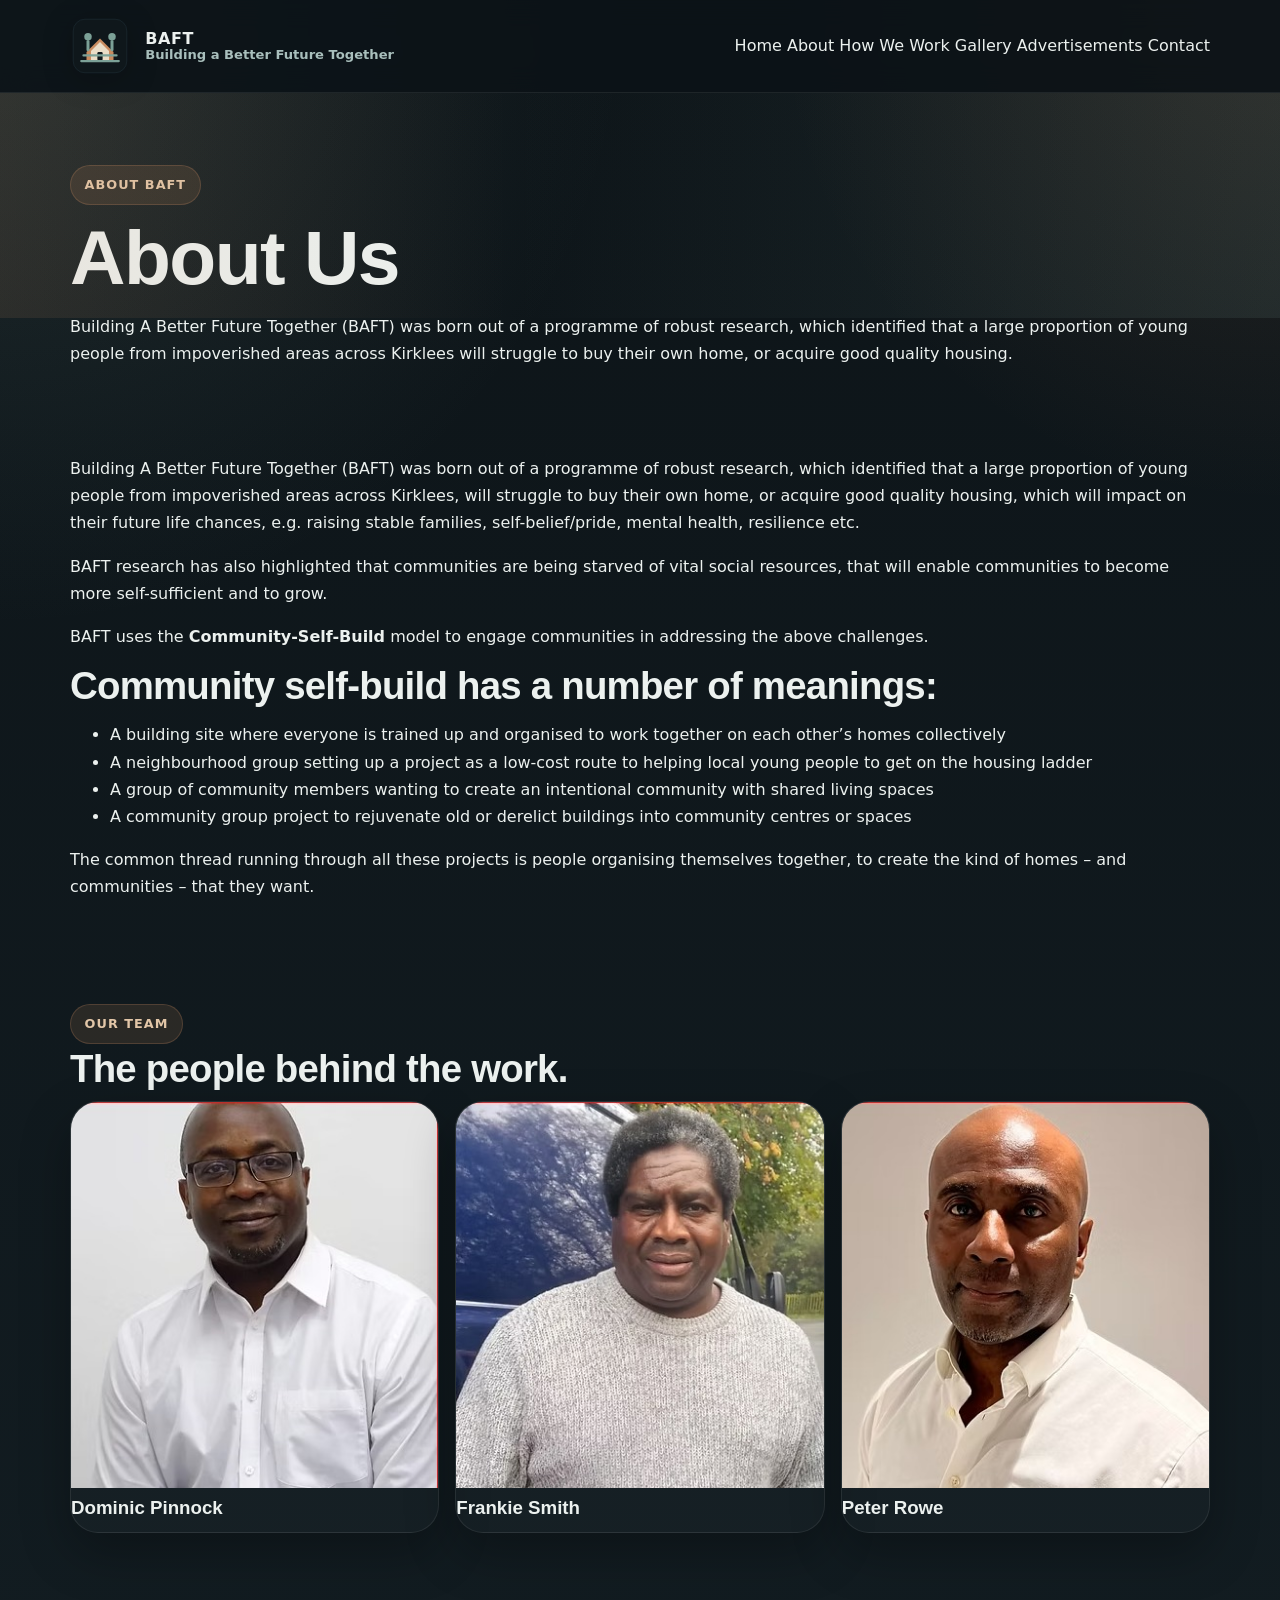
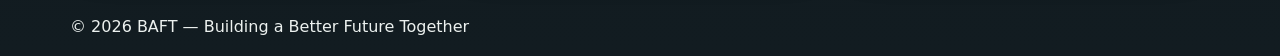
==== about.html @ 89dc8b18 "Resolve about page merge conflict" ====
<!DOCTYPE html>
<html lang="en">
<head>
  <meta charset="UTF-8" />
  <meta name="viewport" content="width=device-width, initial-scale=1.0" />
  <title>About | BAFT</title>
  <link rel="stylesheet" href="assets/css/styles.css" />
</head>
<body>
  <header class="topbar">
    <div class="container nav">
      <a href="index.html" class="brand" aria-label="BAFT Home">
        <img src="assets/img/baft-logo.svg" alt="BAFT logo" />
        <div class="brand-text">
          <span>BAFT</span>
          <span>Building a Better Future Together</span>
        </div>
      </a>

      <button class="menu-btn" aria-expanded="false" aria-label="Open menu">☰</button>

      <nav class="site-nav">
        <a href="index.html">Home</a>
        <a href="about.html" class="active">About</a>
        <a href="how-we-work.html">How We Work</a>
        <a href="gallery.html">Gallery</a>
        <a href="adverts.html">Advertisements</a>
        <a href="contact.html">Contact</a>
      </nav>
    </div>
  </header>

  <main>
    <section class="page-hero page-hero-small">
      <div class="container">
        <span class="eyebrow">About BAFT</span>
        <h1>About Us</h1>
        <p>
          Building A Better Future Together (BAFT) was born out of a programme of robust research,
          which identified that a large proportion of young people from impoverished areas across
          Kirklees will struggle to buy their own home, or acquire good quality housing.
        </p>
      </div>
    </section>

    <section class="section">
      <div class="container narrow fade-in">
        <p>
          Building A Better Future Together (BAFT) was born out of a programme of robust research,
          which identified that a large proportion of young people from impoverished areas across
          Kirklees, will struggle to buy their own home, or acquire good quality housing, which will
          impact on their future life chances, e.g. raising stable families, self-belief/pride,
          mental health, resilience etc.
        </p>

        <p>
          BAFT research has also highlighted that communities are being starved of vital social
          resources, that will enable communities to become more self-sufficient and to grow.
        </p>

        <p>
          BAFT uses the <strong>Community-Self-Build</strong> model to engage communities in
          addressing the above challenges.
        </p>

        <div class="info-card fade-up">
          <h2>Community self-build has a number of meanings:</h2>
          <ul class="styled-list">
            <li>A building site where everyone is trained up and organised to work together on each other’s homes collectively</li>
            <li>A neighbourhood group setting up a project as a low-cost route to helping local young people to get on the housing ladder</li>
            <li>A group of community members wanting to create an intentional community with shared living spaces</li>
            <li>A community group project to rejuvenate old or derelict buildings into community centres or spaces</li>
          </ul>
        </div>

        <p class="closing-text">
          The common thread running through all these projects is people organising themselves together,
          to create the kind of homes – and communities – that they want.
        </p>
      </div>
    </section>

    <section class="section">
      <div class="container">
        <span class="eyebrow">Our Team</span>
        <h2>The people behind the work.</h2>

        <div class="team-grid">
          <article class="team-card fade-up">
            <img src="assets/img/team/dominic.jpg" alt="Dominic Pinnock" />
            <div class="team-copy">
              <h3>Dominic Pinnock</h3>
            </div>
          </article>

          <article class="team-card fade-up">
            <img src="assets/img/team/frankie.jpg" alt="Frankie Smith" />
            <div class="team-copy">
              <h3>Frankie Smith</h3>
            </div>
          </article>

          <article class="team-card fade-up">
            <img src="assets/img/team/peter.jpg" alt="Peter Rowe" />
            <div class="team-copy">
              <h3>Peter Rowe</h3>
            </div>
          </article>
        </div>
      </div>
    </section>
  </main>

  <footer class="site-footer">
    <div class="container">
      <p>&copy; 2026 BAFT — Building a Better Future Together</p>
    </div>
  </footer>

  <script src="assets/js/main.js"></script>
</body>
</html>
---- assets/css/styles.css ----
:root{
  --bg:#0d1418;
  --bg-2:#121c21;
  --surface:#17242a;
  --surface-2:#1d2d34;
  --panel:#f4efe7;
  --panel-2:#e8dcc9;
  --text:#ecf1ef;
  --text-dark:#112027;
  --muted:#a9bfbc;
  --muted-dark:#53656b;
  --line:rgba(255,255,255,.08);
  --brand:#c98b5f;
  --brand-2:#7ca197;
  --brand-3:#e2c6a8;
  --shadow:0 20px 50px rgba(0,0,0,.28);
  --radius:28px;
}
*{box-sizing:border-box}
html{scroll-behavior:smooth}
body{
  margin:0;
  font-family:Inter,system-ui,sans-serif;
  color:var(--text);
  background:
    radial-gradient(circle at top left, rgba(124,161,151,.16), transparent 30%),
    radial-gradient(circle at top right, rgba(201,139,95,.14), transparent 24%),
    linear-gradient(180deg,var(--bg) 0%, var(--bg-2) 100%);
  line-height:1.7;
}
a{color:inherit;text-decoration:none}
img{max-width:100%;display:block}
.container{width:min(1140px,calc(100% - 2rem));margin:auto}

.topbar{
  position:sticky;top:0;z-index:50;
  background:rgba(12,19,23,.88);
  backdrop-filter:blur(14px);
  border-bottom:1px solid var(--line)
}
.nav{display:flex;align-items:center;justify-content:space-between;gap:1rem;padding:1rem 0}
.brand{display:flex;align-items:center;gap:.95rem;min-width:0}
.brand img{width:60px;height:60px;filter:drop-shadow(0 6px 15px rgba(0,0,0,.2))}
.brand-text{display:flex;flex-direction:column;line-height:1.08}
.brand-text span:first-child{font-weight:800;letter-spacing:.04em}
.brand-text span:last-child{font-size:.82rem;color:var(--muted);font-weight:600}
.nav-links{display:flex;gap:.35rem;align-items:center}
.nav-links a{padding:.8rem 1rem;border-radius:999px;font-weight:600;color:var(--muted);transition:.2s ease}
.nav-links a:hover,.nav-links a.active{background:rgba(201,139,95,.18);color:#fff}
.menu-btn{display:none;border:1px solid var(--line);background:rgba(255,255,255,.04);color:var(--text);border-radius:18px;padding:.8rem .95rem;font-size:1rem}

.hero,.page-hero{padding:4.5rem 0 2rem;position:relative}
.hero::before,.page-hero::before{
  content:"";position:absolute;inset:0 0 auto 0;height:70%;pointer-events:none;
  background:linear-gradient(90deg, rgba(201,139,95,.12), transparent 40%, rgba(124,161,151,.12));
}
.hero-grid,.split,.page-hero-grid{display:grid;grid-template-columns:1.08fr .92fr;gap:2rem;align-items:center}
.eyebrow{display:inline-flex;align-items:center;padding:.5rem .85rem;border-radius:999px;background:rgba(201,139,95,.14);border:1px solid rgba(201,139,95,.24);color:var(--brand-3);font-size:.8rem;font-weight:800;text-transform:uppercase;letter-spacing:.08em}
.hero h1,.page-hero h1,h2{font-family:'Space Grotesk',Inter,sans-serif;line-height:1.02;letter-spacing:-.02em}
.hero h1,.page-hero h1{font-size:clamp(2.8rem,6vw,5.2rem);margin:.85rem 0 1rem;max-width:12ch}
h2{font-size:clamp(2rem,3vw,3rem);margin:.3rem 0 0.8rem}
.lead{font-size:1.06rem;color:var(--muted);max-width:64ch}
.actions{display:flex;gap:1rem;flex-wrap:wrap;margin-top:1.7rem}
.btn{display:inline-flex;align-items:center;justify-content:center;padding:1rem 1.35rem;border-radius:999px;font-weight:800;letter-spacing:.01em;border:1px solid transparent;transition:.22s ease;cursor:pointer}
.btn:hover{transform:translateY(-2px)}
.btn.primary{background:linear-gradient(135deg,var(--brand),#e0af88);color:#111;box-shadow:0 14px 30px rgba(201,139,95,.24)}
.btn.secondary{background:rgba(255,255,255,.03);border-color:rgba(255,255,255,.12);color:#fff}
.btn.secondary:hover{border-color:rgba(255,255,255,.25);background:rgba(255,255,255,.06)}

.hero-card,.image-card,.stat-card,.card,.contact-card,.feature-card,.gallery-note,.notice,.timeline-item,.ad-feature-card,.ad-promo-card,.team-card{background:linear-gradient(180deg, rgba(255,255,255,.04), rgba(255,255,255,.02));border:1px solid var(--line);box-shadow:var(--shadow);border-radius:var(--radius)}
.hero-card,.image-card,.banner{position:relative;overflow:hidden}
.hero-card::after,.image-card::after,.banner::after{
  content:"";position:absolute;inset:auto auto -20% -10%;width:150px;height:150px;border-radius:50%;background:radial-gradient(circle, rgba(201,139,95,.35), transparent 65%);pointer-events:none
}
.hero-card{padding:1rem}
.hero-card img,.image-card img{border-radius:22px;aspect-ratio:4/4.7;object-fit:cover}
.banner img{border-radius:30px;aspect-ratio:4/3.2;object-fit:cover;box-shadow:var(--shadow)}
.mini-stats,.stat-band,.grid-3,.grid-2,.team-grid,.contact-grid,.ad-feature-grid{display:grid;gap:1rem}
.mini-stats{grid-template-columns:repeat(3,1fr);margin-top:1rem}
.mini-stats div,.stat-card{padding:1rem;background:rgba(255,255,255,.04);border:1px solid var(--line);border-radius:22px}
.mini-stats strong,.stat-card strong{display:block;font-size:1.15rem;font-family:'Space Grotesk',Inter,sans-serif;color:#fff}
.stat-band{grid-template-columns:repeat(4,1fr);margin-top:1.7rem}
.grid-3,.team-grid{grid-template-columns:repeat(3,1fr)}
.grid-2,.contact-grid,.ad-feature-grid{grid-template-columns:repeat(2,1fr)}
.section{padding:1.5rem 0 4rem}
.section-head{display:flex;justify-content:space-between;align-items:end;gap:1rem;margin-bottom:1.3rem}
.card,.feature-card,.gallery-note,.contact-card{padding:1.4rem}
.card h3,.feature-card h3,.team-card h3,.contact-card h3,.timeline-item h3,.ad-feature-card h3,.ad-promo-card h3{margin:.25rem 0 .55rem;font-family:'Space Grotesk',Inter,sans-serif}
.kicker{font-size:.78rem;text-transform:uppercase;letter-spacing:.08em;color:var(--brand-3);font-weight:800}
.muted,.small{color:var(--muted)}
.small{font-size:.94rem}
.feature-strip{display:grid;grid-template-columns:1fr 1fr;gap:1rem;margin-top:1.25rem}
.feature-card{display:flex;gap:1rem;align-items:flex-start}
.feature-icon{width:50px;height:50px;border-radius:16px;background:rgba(201,139,95,.18);display:grid;place-items:center;font-weight:800;color:var(--brand-3);flex:0 0 auto}
.quote,.notice{padding:1.2rem 1.25rem;background:rgba(255,255,255,.04);border-left:4px solid var(--brand);margin-top:1rem}
.team-card{overflow:hidden}.team-card img{aspect-ratio:4/4.2;object-fit:cover}.team-card .body{padding:1rem 1.15rem 1.25rem}
.timeline{display:grid;gap:1rem}
.timeline-item{display:grid;grid-template-columns:auto 1fr;gap:1rem;align-items:flex-start;padding:1.2rem}
.timeline-step{width:56px;height:56px;border-radius:18px;display:grid;place-items:center;background:linear-gradient(135deg,var(--brand),#e0af88);color:#111;font-weight:900;font-family:'Space Grotesk',Inter,sans-serif}
.gallery-grid{columns:3 260px;column-gap:1rem}
.gallery-grid figure{break-inside:avoid;margin:0 0 1rem;border-radius:24px;overflow:hidden;border:1px solid var(--line);background:rgba(255,255,255,.03);box-shadow:var(--shadow)}
.gallery-grid img{width:100%;height:auto;transition:transform .35s ease}.gallery-grid figure:hover img{transform:scale(1.03)}
.contact-form{display:grid;gap:.8rem}.contact-form input,.contact-form textarea{width:100%;padding:1rem 1.05rem;border-radius:18px;border:1px solid rgba(255,255,255,.12);background:rgba(10,16,19,.55);color:#fff}.contact-form textarea{min-height:160px;resize:vertical}
.contact-form ::placeholder{color:#91a4a2}

.ad-feature-grid{margin-top:1.25rem}
.ad-feature-card{display:grid;grid-template-columns:1fr;overflow:hidden;padding:0}
.ad-brand{
  min-height:250px;display:flex;align-items:center;justify-content:center;padding:2rem;
  background:linear-gradient(135deg, rgba(255,255,255,.05), rgba(255,255,255,.02));
  border-bottom:1px solid var(--line)
}
.ad-feature-body{padding:1.35rem}
.logo-lockup{display:flex;align-items:center;justify-content:center;width:100%}
.logo-lockup svg{width:min(320px,100%);height:auto}
.ad-actions{display:flex;gap:.8rem;flex-wrap:wrap;margin-top:1.2rem}
.page-intro{max-width:760px}
.partner-note{margin-top:1rem;color:var(--muted);font-size:.95rem}

.footer{padding:1.6rem 0 2.4rem;border-top:1px solid var(--line);background:rgba(8,13,16,.45);margin-top:2.5rem}
.footer-grid{display:flex;justify-content:space-between;gap:1rem;align-items:center}
.footer strong{font-family:'Space Grotesk',Inter,sans-serif}

@media (max-width:900px){
  .hero-grid,.split,.page-hero-grid,.grid-3,.grid-2,.team-grid,.contact-grid,.ad-feature-grid,.stat-band,.feature-strip{grid-template-columns:1fr}
  .hero h1,.page-hero h1{max-width:none}
  .nav-links{display:none;position:absolute;left:1rem;right:1rem;top:86px;background:rgba(16,25,29,.98);padding:1rem;border:1px solid var(--line);border-radius:24px;box-shadow:var(--shadow);flex-direction:column;align-items:stretch}
  .nav-links.show{display:flex}
  .menu-btn{display:inline-flex}
  .footer-grid{flex-direction:column;align-items:flex-start}
}
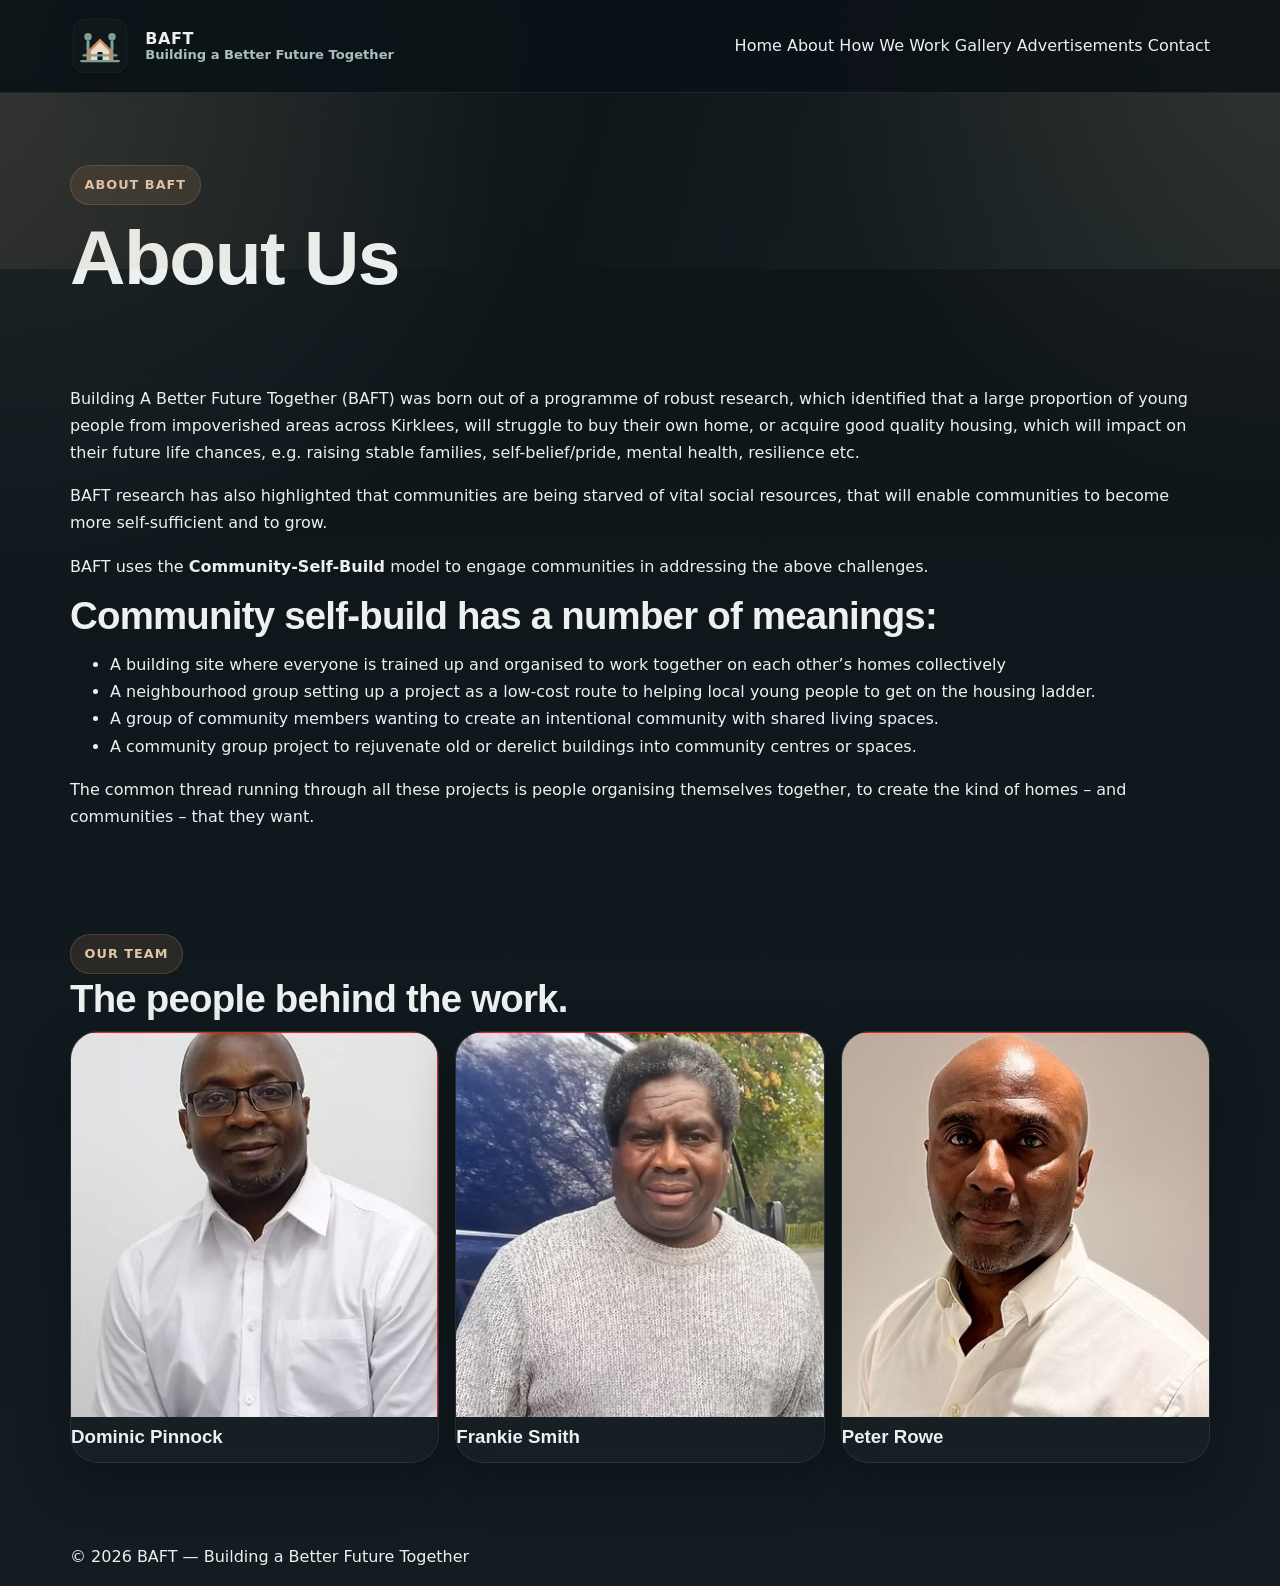
==== commit 87bbd598: "Update About page with final BAFT text" ====
--- a/about.html
+++ b/about.html
@@ -35,47 +35,41 @@
       <div class="container">
         <span class="eyebrow">About BAFT</span>
         <h1>About Us</h1>
-        <p>
-          Building A Better Future Together (BAFT) was born out of a programme of robust research,
-          which identified that a large proportion of young people from impoverished areas across
-          Kirklees will struggle to buy their own home, or acquire good quality housing.
-        </p>
       </div>
     </section>
 
     <section class="section">
       <div class="container narrow fade-in">
         <p>
-          Building A Better Future Together (BAFT) was born out of a programme of robust research,
-          which identified that a large proportion of young people from impoverished areas across
-          Kirklees, will struggle to buy their own home, or acquire good quality housing, which will
-          impact on their future life chances, e.g. raising stable families, self-belief/pride,
-          mental health, resilience etc.
+          Building A Better Future Together (BAFT) was born out of a programme of robust research, which
+          identified that a large proportion of young people from impoverished areas across Kirklees, will
+          struggle to buy their own home, or acquire good quality housing, which will impact on their future
+          life chances, e.g. raising stable families, self-belief/pride, mental health, resilience etc.
         </p>
 
         <p>
-          BAFT research has also highlighted that communities are being starved of vital social
-          resources, that will enable communities to become more self-sufficient and to grow.
+          BAFT research has also highlighted that communities are being starved of vital social resources, that
+          will enable communities to become more self-sufficient and to grow.
         </p>
 
         <p>
-          BAFT uses the <strong>Community-Self-Build</strong> model to engage communities in
-          addressing the above challenges.
+          BAFT uses the <strong>Community-Self-Build</strong> model to engage communities in addressing the above
+          challenges.
         </p>
 
         <div class="info-card fade-up">
           <h2>Community self-build has a number of meanings:</h2>
           <ul class="styled-list">
             <li>A building site where everyone is trained up and organised to work together on each other’s homes collectively</li>
-            <li>A neighbourhood group setting up a project as a low-cost route to helping local young people to get on the housing ladder</li>
-            <li>A group of community members wanting to create an intentional community with shared living spaces</li>
-            <li>A community group project to rejuvenate old or derelict buildings into community centres or spaces</li>
+            <li>A neighbourhood group setting up a project as a low-cost route to helping local young people to get on the housing ladder.</li>
+            <li>A group of community members wanting to create an intentional community with shared living spaces.</li>
+            <li>A community group project to rejuvenate old or derelict buildings into community centres or spaces.</li>
           </ul>
         </div>
 
         <p class="closing-text">
-          The common thread running through all these projects is people organising themselves together,
-          to create the kind of homes – and communities – that they want.
+          The common thread running through all these projects is people organising themselves together, to
+          create the kind of homes – and communities – that they want.
         </p>
       </div>
     </section>
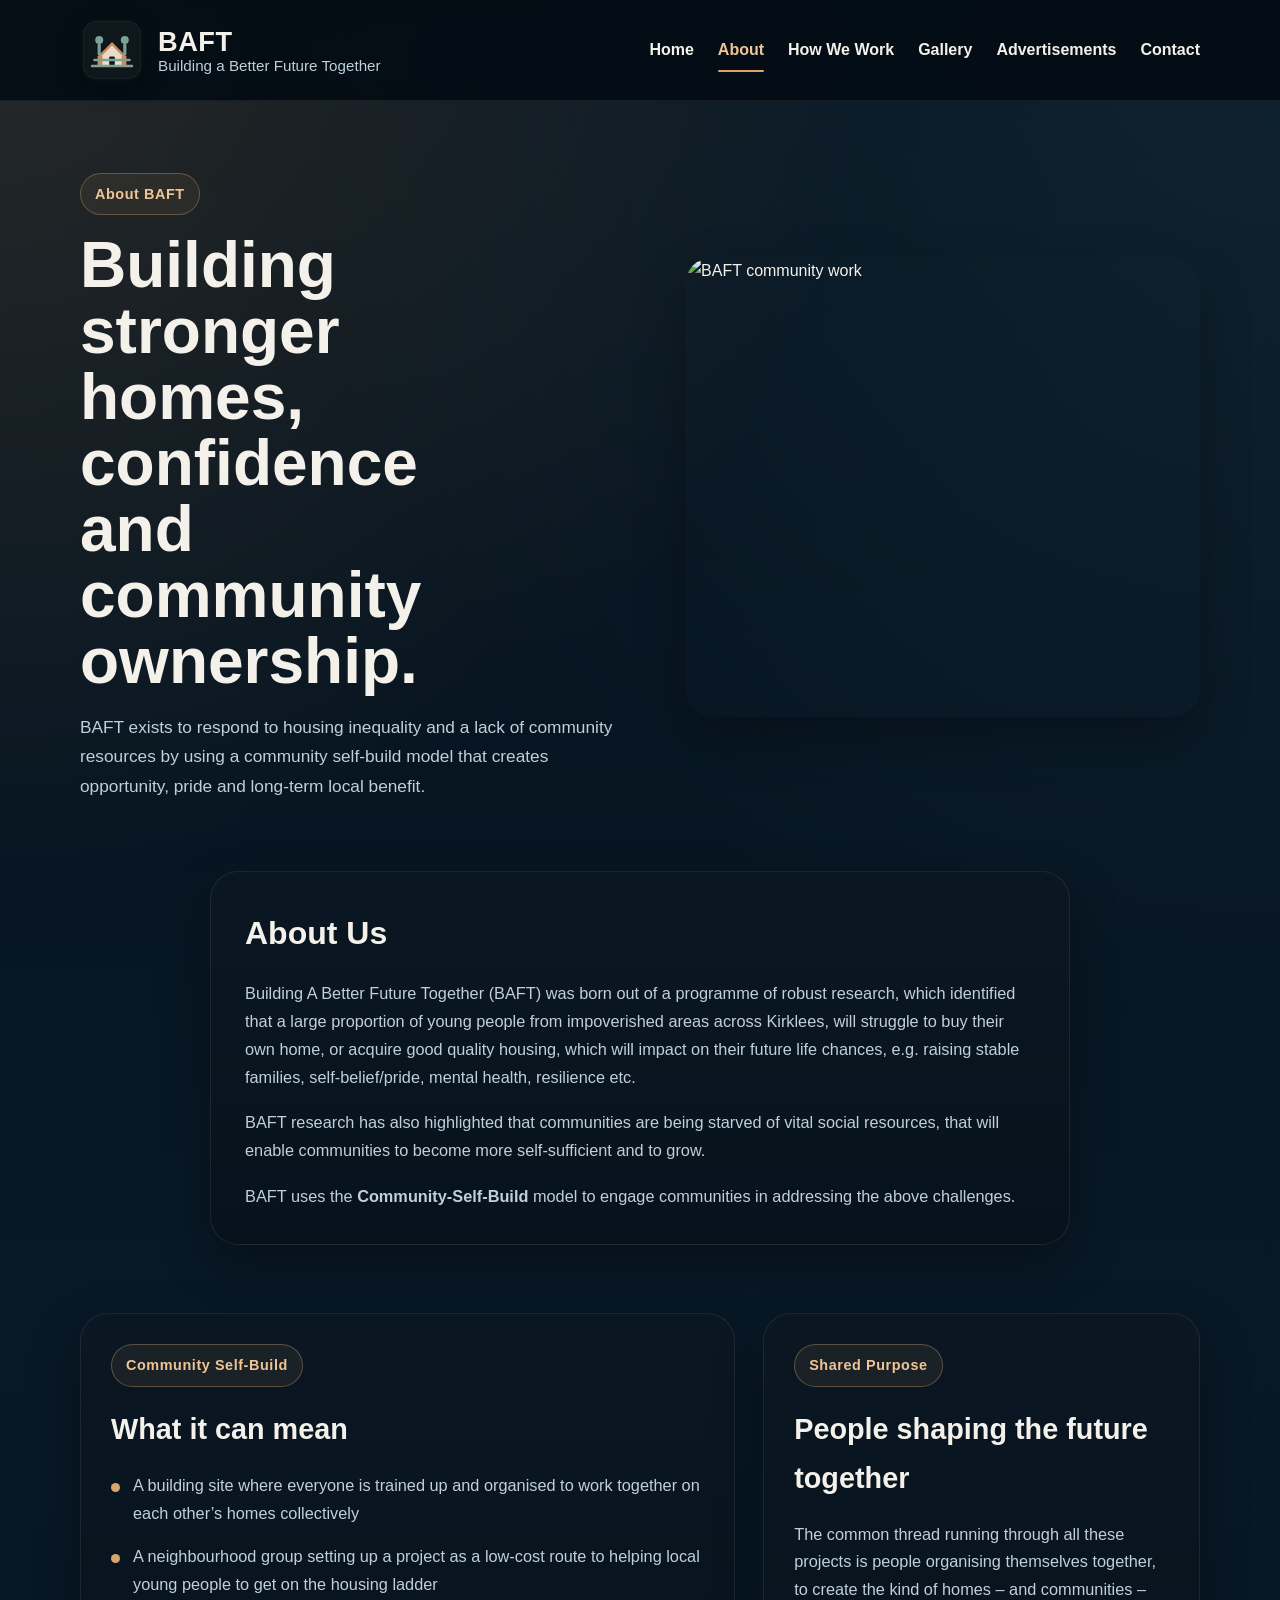
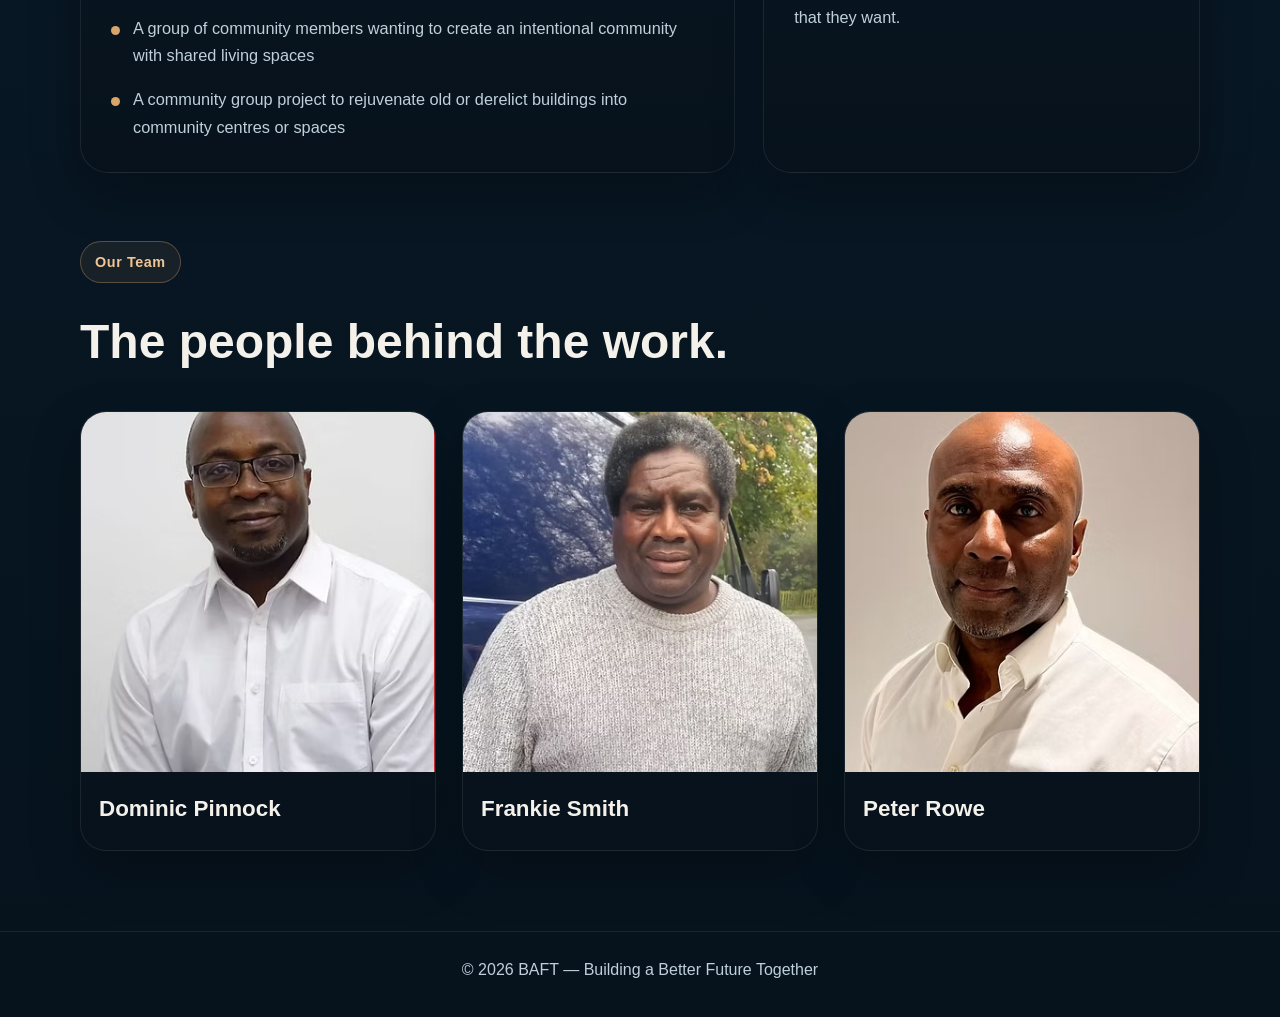
==== commit f8967638: "Improve about page design and fix menu" ====
--- a/about.html
+++ b/about.html
@@ -7,17 +7,17 @@
   <link rel="stylesheet" href="assets/css/styles.css" />
 </head>
 <body>
-  <header class="topbar">
-    <div class="container nav">
-      <a href="index.html" class="brand" aria-label="BAFT Home">
-        <img src="assets/img/baft-logo.svg" alt="BAFT logo" />
-        <div class="brand-text">
-          <span>BAFT</span>
+  <header class="site-header">
+    <div class="container nav-wrap">
+      <a href="index.html" class="brand">
+        <img src="assets/img/baft-logo.svg" alt="BAFT logo" class="brand-logo" />
+        <div class="brand-copy">
+          <strong>BAFT</strong>
           <span>Building a Better Future Together</span>
         </div>
       </a>
 
-      <button class="menu-btn" aria-expanded="false" aria-label="Open menu">☰</button>
+      <button class="menu-toggle" aria-label="Open menu">☰</button>
 
       <nav class="site-nav">
         <a href="index.html">Home</a>
@@ -31,53 +31,77 @@
   </header>
 
   <main>
-    <section class="page-hero page-hero-small">
-      <div class="container">
-        <span class="eyebrow">About BAFT</span>
-        <h1>About Us</h1>
+    <section class="about-hero">
+      <div class="container about-hero-grid">
+        <div class="about-hero-copy fade-up">
+          <span class="eyebrow">About BAFT</span>
+          <h1>Building stronger homes, confidence and community ownership.</h1>
+          <p>
+            BAFT exists to respond to housing inequality and a lack of community resources by using a
+            community self-build model that creates opportunity, pride and long-term local benefit.
+          </p>
+        </div>
+
+        <div class="about-hero-image fade-in">
+          <img src="assets/img/gallery/gallery-1.jpg" alt="BAFT community work" />
+        </div>
       </div>
     </section>
 
     <section class="section">
       <div class="container narrow fade-in">
-        <p>
-          Building A Better Future Together (BAFT) was born out of a programme of robust research, which
-          identified that a large proportion of young people from impoverished areas across Kirklees, will
-          struggle to buy their own home, or acquire good quality housing, which will impact on their future
-          life chances, e.g. raising stable families, self-belief/pride, mental health, resilience etc.
-        </p>
+        <div class="content-card">
+          <h2>About Us</h2>
 
-        <p>
-          BAFT research has also highlighted that communities are being starved of vital social resources, that
-          will enable communities to become more self-sufficient and to grow.
-        </p>
+          <p>
+            Building A Better Future Together (BAFT) was born out of a programme of robust research,
+            which identified that a large proportion of young people from impoverished areas across
+            Kirklees, will struggle to buy their own home, or acquire good quality housing, which will
+            impact on their future life chances, e.g. raising stable families, self-belief/pride,
+            mental health, resilience etc.
+          </p>
 
-        <p>
-          BAFT uses the <strong>Community-Self-Build</strong> model to engage communities in addressing the above
-          challenges.
-        </p>
+          <p>
+            BAFT research has also highlighted that communities are being starved of vital social
+            resources, that will enable communities to become more self-sufficient and to grow.
+          </p>
 
-        <div class="info-card fade-up">
-          <h2>Community self-build has a number of meanings:</h2>
-          <ul class="styled-list">
-            <li>A building site where everyone is trained up and organised to work together on each other’s homes collectively</li>
-            <li>A neighbourhood group setting up a project as a low-cost route to helping local young people to get on the housing ladder.</li>
-            <li>A group of community members wanting to create an intentional community with shared living spaces.</li>
-            <li>A community group project to rejuvenate old or derelict buildings into community centres or spaces.</li>
-          </ul>
+          <p>
+            BAFT uses the <strong>Community-Self-Build</strong> model to engage communities in
+            addressing the above challenges.
+          </p>
         </div>
-
-        <p class="closing-text">
-          The common thread running through all these projects is people organising themselves together, to
-          create the kind of homes – and communities – that they want.
-        </p>
       </div>
     </section>
 
     <section class="section">
+      <div class="container two-col">
+        <div class="info-panel fade-up">
+          <span class="panel-label">Community Self-Build</span>
+          <h3>What it can mean</h3>
+          <ul class="styled-list">
+            <li>A building site where everyone is trained up and organised to work together on each other’s homes collectively</li>
+            <li>A neighbourhood group setting up a project as a low-cost route to helping local young people to get on the housing ladder</li>
+            <li>A group of community members wanting to create an intentional community with shared living spaces</li>
+            <li>A community group project to rejuvenate old or derelict buildings into community centres or spaces</li>
+          </ul>
+        </div>
+
+        <div class="info-panel fade-up">
+          <span class="panel-label">Shared Purpose</span>
+          <h3>People shaping the future together</h3>
+          <p>
+            The common thread running through all these projects is people organising themselves together,
+            to create the kind of homes – and communities – that they want.
+          </p>
+        </div>
+      </div>
+    </section>
+
+    <section class="section team-section">
       <div class="container">
         <span class="eyebrow">Our Team</span>
-        <h2>The people behind the work.</h2>
+        <h2 class="section-title">The people behind the work.</h2>
 
         <div class="team-grid">
           <article class="team-card fade-up">
--- a/assets/css/styles.css
+++ b/assets/css/styles.css
@@ -1,131 +1,377 @@
-:root{
-  --bg:#0d1418;
-  --bg-2:#121c21;
-  --surface:#17242a;
-  --surface-2:#1d2d34;
-  --panel:#f4efe7;
-  --panel-2:#e8dcc9;
-  --text:#ecf1ef;
-  --text-dark:#112027;
-  --muted:#a9bfbc;
-  --muted-dark:#53656b;
-  --line:rgba(255,255,255,.08);
-  --brand:#c98b5f;
-  --brand-2:#7ca197;
-  --brand-3:#e2c6a8;
-  --shadow:0 20px 50px rgba(0,0,0,.28);
-  --radius:28px;
-}
-*{box-sizing:border-box}
-html{scroll-behavior:smooth}
-body{
-  margin:0;
-  font-family:Inter,system-ui,sans-serif;
-  color:var(--text);
+* {
+  margin: 0;
+  padding: 0;
+  box-sizing: border-box;
+}
+
+:root {
+  --bg: #07131d;
+  --bg-soft: #0d1d2a;
+  --panel: rgba(11, 24, 35, 0.88);
+  --panel-border: rgba(255, 255, 255, 0.08);
+  --text: #f4f1ea;
+  --muted: #bfd0db;
+  --accent: #d9a56a;
+  --accent-soft: #f0c596;
+  --shadow: 0 20px 50px rgba(0, 0, 0, 0.28);
+}
+
+html {
+  scroll-behavior: smooth;
+}
+
+body {
+  font-family: Inter, Arial, sans-serif;
   background:
-    radial-gradient(circle at top left, rgba(124,161,151,.16), transparent 30%),
-    radial-gradient(circle at top right, rgba(201,139,95,.14), transparent 24%),
-    linear-gradient(180deg,var(--bg) 0%, var(--bg-2) 100%);
-  line-height:1.7;
-}
-a{color:inherit;text-decoration:none}
-img{max-width:100%;display:block}
-.container{width:min(1140px,calc(100% - 2rem));margin:auto}
-
-.topbar{
-  position:sticky;top:0;z-index:50;
-  background:rgba(12,19,23,.88);
-  backdrop-filter:blur(14px);
-  border-bottom:1px solid var(--line)
-}
-.nav{display:flex;align-items:center;justify-content:space-between;gap:1rem;padding:1rem 0}
-.brand{display:flex;align-items:center;gap:.95rem;min-width:0}
-.brand img{width:60px;height:60px;filter:drop-shadow(0 6px 15px rgba(0,0,0,.2))}
-.brand-text{display:flex;flex-direction:column;line-height:1.08}
-.brand-text span:first-child{font-weight:800;letter-spacing:.04em}
-.brand-text span:last-child{font-size:.82rem;color:var(--muted);font-weight:600}
-.nav-links{display:flex;gap:.35rem;align-items:center}
-.nav-links a{padding:.8rem 1rem;border-radius:999px;font-weight:600;color:var(--muted);transition:.2s ease}
-.nav-links a:hover,.nav-links a.active{background:rgba(201,139,95,.18);color:#fff}
-.menu-btn{display:none;border:1px solid var(--line);background:rgba(255,255,255,.04);color:var(--text);border-radius:18px;padding:.8rem .95rem;font-size:1rem}
-
-.hero,.page-hero{padding:4.5rem 0 2rem;position:relative}
-.hero::before,.page-hero::before{
-  content:"";position:absolute;inset:0 0 auto 0;height:70%;pointer-events:none;
-  background:linear-gradient(90deg, rgba(201,139,95,.12), transparent 40%, rgba(124,161,151,.12));
-}
-.hero-grid,.split,.page-hero-grid{display:grid;grid-template-columns:1.08fr .92fr;gap:2rem;align-items:center}
-.eyebrow{display:inline-flex;align-items:center;padding:.5rem .85rem;border-radius:999px;background:rgba(201,139,95,.14);border:1px solid rgba(201,139,95,.24);color:var(--brand-3);font-size:.8rem;font-weight:800;text-transform:uppercase;letter-spacing:.08em}
-.hero h1,.page-hero h1,h2{font-family:'Space Grotesk',Inter,sans-serif;line-height:1.02;letter-spacing:-.02em}
-.hero h1,.page-hero h1{font-size:clamp(2.8rem,6vw,5.2rem);margin:.85rem 0 1rem;max-width:12ch}
-h2{font-size:clamp(2rem,3vw,3rem);margin:.3rem 0 0.8rem}
-.lead{font-size:1.06rem;color:var(--muted);max-width:64ch}
-.actions{display:flex;gap:1rem;flex-wrap:wrap;margin-top:1.7rem}
-.btn{display:inline-flex;align-items:center;justify-content:center;padding:1rem 1.35rem;border-radius:999px;font-weight:800;letter-spacing:.01em;border:1px solid transparent;transition:.22s ease;cursor:pointer}
-.btn:hover{transform:translateY(-2px)}
-.btn.primary{background:linear-gradient(135deg,var(--brand),#e0af88);color:#111;box-shadow:0 14px 30px rgba(201,139,95,.24)}
-.btn.secondary{background:rgba(255,255,255,.03);border-color:rgba(255,255,255,.12);color:#fff}
-.btn.secondary:hover{border-color:rgba(255,255,255,.25);background:rgba(255,255,255,.06)}
-
-.hero-card,.image-card,.stat-card,.card,.contact-card,.feature-card,.gallery-note,.notice,.timeline-item,.ad-feature-card,.ad-promo-card,.team-card{background:linear-gradient(180deg, rgba(255,255,255,.04), rgba(255,255,255,.02));border:1px solid var(--line);box-shadow:var(--shadow);border-radius:var(--radius)}
-.hero-card,.image-card,.banner{position:relative;overflow:hidden}
-.hero-card::after,.image-card::after,.banner::after{
-  content:"";position:absolute;inset:auto auto -20% -10%;width:150px;height:150px;border-radius:50%;background:radial-gradient(circle, rgba(201,139,95,.35), transparent 65%);pointer-events:none
-}
-.hero-card{padding:1rem}
-.hero-card img,.image-card img{border-radius:22px;aspect-ratio:4/4.7;object-fit:cover}
-.banner img{border-radius:30px;aspect-ratio:4/3.2;object-fit:cover;box-shadow:var(--shadow)}
-.mini-stats,.stat-band,.grid-3,.grid-2,.team-grid,.contact-grid,.ad-feature-grid{display:grid;gap:1rem}
-.mini-stats{grid-template-columns:repeat(3,1fr);margin-top:1rem}
-.mini-stats div,.stat-card{padding:1rem;background:rgba(255,255,255,.04);border:1px solid var(--line);border-radius:22px}
-.mini-stats strong,.stat-card strong{display:block;font-size:1.15rem;font-family:'Space Grotesk',Inter,sans-serif;color:#fff}
-.stat-band{grid-template-columns:repeat(4,1fr);margin-top:1.7rem}
-.grid-3,.team-grid{grid-template-columns:repeat(3,1fr)}
-.grid-2,.contact-grid,.ad-feature-grid{grid-template-columns:repeat(2,1fr)}
-.section{padding:1.5rem 0 4rem}
-.section-head{display:flex;justify-content:space-between;align-items:end;gap:1rem;margin-bottom:1.3rem}
-.card,.feature-card,.gallery-note,.contact-card{padding:1.4rem}
-.card h3,.feature-card h3,.team-card h3,.contact-card h3,.timeline-item h3,.ad-feature-card h3,.ad-promo-card h3{margin:.25rem 0 .55rem;font-family:'Space Grotesk',Inter,sans-serif}
-.kicker{font-size:.78rem;text-transform:uppercase;letter-spacing:.08em;color:var(--brand-3);font-weight:800}
-.muted,.small{color:var(--muted)}
-.small{font-size:.94rem}
-.feature-strip{display:grid;grid-template-columns:1fr 1fr;gap:1rem;margin-top:1.25rem}
-.feature-card{display:flex;gap:1rem;align-items:flex-start}
-.feature-icon{width:50px;height:50px;border-radius:16px;background:rgba(201,139,95,.18);display:grid;place-items:center;font-weight:800;color:var(--brand-3);flex:0 0 auto}
-.quote,.notice{padding:1.2rem 1.25rem;background:rgba(255,255,255,.04);border-left:4px solid var(--brand);margin-top:1rem}
-.team-card{overflow:hidden}.team-card img{aspect-ratio:4/4.2;object-fit:cover}.team-card .body{padding:1rem 1.15rem 1.25rem}
-.timeline{display:grid;gap:1rem}
-.timeline-item{display:grid;grid-template-columns:auto 1fr;gap:1rem;align-items:flex-start;padding:1.2rem}
-.timeline-step{width:56px;height:56px;border-radius:18px;display:grid;place-items:center;background:linear-gradient(135deg,var(--brand),#e0af88);color:#111;font-weight:900;font-family:'Space Grotesk',Inter,sans-serif}
-.gallery-grid{columns:3 260px;column-gap:1rem}
-.gallery-grid figure{break-inside:avoid;margin:0 0 1rem;border-radius:24px;overflow:hidden;border:1px solid var(--line);background:rgba(255,255,255,.03);box-shadow:var(--shadow)}
-.gallery-grid img{width:100%;height:auto;transition:transform .35s ease}.gallery-grid figure:hover img{transform:scale(1.03)}
-.contact-form{display:grid;gap:.8rem}.contact-form input,.contact-form textarea{width:100%;padding:1rem 1.05rem;border-radius:18px;border:1px solid rgba(255,255,255,.12);background:rgba(10,16,19,.55);color:#fff}.contact-form textarea{min-height:160px;resize:vertical}
-.contact-form ::placeholder{color:#91a4a2}
-
-.ad-feature-grid{margin-top:1.25rem}
-.ad-feature-card{display:grid;grid-template-columns:1fr;overflow:hidden;padding:0}
-.ad-brand{
-  min-height:250px;display:flex;align-items:center;justify-content:center;padding:2rem;
-  background:linear-gradient(135deg, rgba(255,255,255,.05), rgba(255,255,255,.02));
-  border-bottom:1px solid var(--line)
-}
-.ad-feature-body{padding:1.35rem}
-.logo-lockup{display:flex;align-items:center;justify-content:center;width:100%}
-.logo-lockup svg{width:min(320px,100%);height:auto}
-.ad-actions{display:flex;gap:.8rem;flex-wrap:wrap;margin-top:1.2rem}
-.page-intro{max-width:760px}
-.partner-note{margin-top:1rem;color:var(--muted);font-size:.95rem}
-
-.footer{padding:1.6rem 0 2.4rem;border-top:1px solid var(--line);background:rgba(8,13,16,.45);margin-top:2.5rem}
-.footer-grid{display:flex;justify-content:space-between;gap:1rem;align-items:center}
-.footer strong{font-family:'Space Grotesk',Inter,sans-serif}
-
-@media (max-width:900px){
-  .hero-grid,.split,.page-hero-grid,.grid-3,.grid-2,.team-grid,.contact-grid,.ad-feature-grid,.stat-band,.feature-strip{grid-template-columns:1fr}
-  .hero h1,.page-hero h1{max-width:none}
-  .nav-links{display:none;position:absolute;left:1rem;right:1rem;top:86px;background:rgba(16,25,29,.98);padding:1rem;border:1px solid var(--line);border-radius:24px;box-shadow:var(--shadow);flex-direction:column;align-items:stretch}
-  .nav-links.show{display:flex}
-  .menu-btn{display:inline-flex}
-  .footer-grid{flex-direction:column;align-items:flex-start}
-}
+    radial-gradient(circle at top left, rgba(217,165,106,0.16), transparent 30%),
+    radial-gradient(circle at top right, rgba(66,117,144,0.18), transparent 35%),
+    linear-gradient(180deg, #05111b 0%, #081826 50%, #06131d 100%);
+  color: var(--text);
+  line-height: 1.7;
+}
+
+img {
+  max-width: 100%;
+  display: block;
+}
+
+.container {
+  width: min(1120px, 92%);
+  margin: 0 auto;
+}
+
+.narrow {
+  width: min(860px, 100%);
+}
+
+.site-header {
+  position: sticky;
+  top: 0;
+  z-index: 50;
+  background: rgba(4, 13, 20, 0.92);
+  backdrop-filter: blur(10px);
+  border-bottom: 1px solid rgba(255,255,255,0.07);
+}
+
+.nav-wrap {
+  display: flex;
+  align-items: center;
+  justify-content: space-between;
+  gap: 24px;
+  padding: 18px 0;
+}
+
+.brand {
+  display: flex;
+  align-items: center;
+  gap: 14px;
+  text-decoration: none;
+  color: var(--text);
+  min-width: 0;
+}
+
+.brand-logo {
+  width: 64px;
+  height: 64px;
+  object-fit: contain;
+  border-radius: 18px;
+  box-shadow: 0 8px 24px rgba(0,0,0,0.18);
+}
+
+.brand-copy {
+  display: flex;
+  flex-direction: column;
+  line-height: 1.15;
+}
+
+.brand-copy strong {
+  font-size: 1.7rem;
+  letter-spacing: 0.02em;
+}
+
+.brand-copy span:last-child {
+  font-size: 0.95rem;
+  color: var(--muted);
+}
+
+.site-nav {
+  display: flex;
+  align-items: center;
+  gap: 24px;
+}
+
+.site-nav a {
+  color: var(--text);
+  text-decoration: none;
+  font-weight: 600;
+  padding: 10px 0;
+  position: relative;
+}
+
+.site-nav a:hover,
+.site-nav a.active {
+  color: var(--accent-soft);
+}
+
+.site-nav a.active::after,
+.site-nav a:hover::after {
+  content: "";
+  position: absolute;
+  left: 0;
+  bottom: 2px;
+  width: 100%;
+  height: 2px;
+  background: var(--accent);
+  border-radius: 999px;
+}
+
+.menu-toggle {
+  display: none;
+  border: 0;
+  background: transparent;
+  color: var(--text);
+  font-size: 2rem;
+  cursor: pointer;
+}
+
+.about-hero {
+  padding: 72px 0 42px;
+}
+
+.about-hero-grid {
+  display: grid;
+  grid-template-columns: 1.05fr 0.95fr;
+  gap: 36px;
+  align-items: center;
+}
+
+.eyebrow,
+.panel-label {
+  display: inline-flex;
+  align-items: center;
+  padding: 8px 14px;
+  border-radius: 999px;
+  border: 1px solid rgba(217,165,106,0.35);
+  background: rgba(217,165,106,0.08);
+  color: var(--accent-soft);
+  font-size: 0.9rem;
+  font-weight: 700;
+  letter-spacing: 0.04em;
+  margin-bottom: 18px;
+}
+
+.about-hero-copy h1 {
+  font-size: clamp(2.5rem, 5vw, 4.6rem);
+  line-height: 1.03;
+  margin-bottom: 18px;
+  max-width: 11ch;
+}
+
+.about-hero-copy p {
+  color: var(--muted);
+  font-size: 1.08rem;
+  max-width: 58ch;
+}
+
+.about-hero-image img {
+  border-radius: 28px;
+  min-height: 460px;
+  width: 100%;
+  object-fit: cover;
+  box-shadow: var(--shadow);
+}
+
+.section {
+  padding: 28px 0 40px;
+}
+
+.content-card,
+.info-panel {
+  background: linear-gradient(180deg, rgba(11,24,35,0.92), rgba(7,18,28,0.92));
+  border: 1px solid var(--panel-border);
+  border-radius: 28px;
+  box-shadow: var(--shadow);
+}
+
+.content-card {
+  padding: 34px;
+}
+
+.content-card h2 {
+  font-size: 2rem;
+  margin-bottom: 20px;
+}
+
+.content-card p + p {
+  margin-top: 18px;
+}
+
+.two-col {
+  display: grid;
+  grid-template-columns: 1.2fr 0.8fr;
+  gap: 28px;
+}
+
+.info-panel {
+  padding: 30px;
+}
+
+.info-panel h3 {
+  font-size: 1.8rem;
+  margin-bottom: 18px;
+}
+
+.info-panel p,
+.content-card p,
+.styled-list li {
+  color: var(--muted);
+  font-size: 1.02rem;
+}
+
+.styled-list {
+  list-style: none;
+  display: grid;
+  gap: 16px;
+  margin-top: 8px;
+}
+
+.styled-list li {
+  position: relative;
+  padding-left: 22px;
+}
+
+.styled-list li::before {
+  content: "";
+  position: absolute;
+  left: 0;
+  top: 11px;
+  width: 9px;
+  height: 9px;
+  border-radius: 999px;
+  background: var(--accent);
+}
+
+.team-section {
+  padding-bottom: 80px;
+}
+
+.section-title {
+  font-size: clamp(2rem, 4vw, 3rem);
+  margin-bottom: 28px;
+}
+
+.team-grid {
+  display: grid;
+  grid-template-columns: repeat(3, 1fr);
+  gap: 26px;
+}
+
+.team-card {
+  background: linear-gradient(180deg, rgba(11,24,35,0.96), rgba(7,18,28,0.96));
+  border-radius: 26px;
+  overflow: hidden;
+  border: 1px solid var(--panel-border);
+  box-shadow: var(--shadow);
+}
+
+.team-card img {
+  width: 100%;
+  height: 360px;
+  object-fit: cover;
+}
+
+.team-copy {
+  padding: 18px 18px 22px;
+}
+
+.team-copy h3 {
+  font-size: 1.4rem;
+}
+
+.site-footer {
+  border-top: 1px solid rgba(255,255,255,0.08);
+  padding: 24px 0 34px;
+  color: var(--muted);
+  text-align: center;
+}
+
+/* Animations */
+.fade-in,
+.fade-up {
+  opacity: 0;
+  transform: translateY(26px);
+  transition: opacity 0.8s ease, transform 0.8s ease;
+}
+
+.fade-in.show,
+.fade-up.show {
+  opacity: 1;
+  transform: translateY(0);
+}
+
+/* Mobile */
+@media (max-width: 960px) {
+  .about-hero-grid,
+  .two-col,
+  .team-grid {
+    grid-template-columns: 1fr;
+  }
+
+  .about-hero-copy h1 {
+    max-width: 100%;
+  }
+
+  .about-hero-image img {
+    min-height: 320px;
+  }
+
+  .site-nav {
+    gap: 16px;
+    flex-wrap: wrap;
+    justify-content: flex-end;
+  }
+}
+
+@media (max-width: 768px) {
+  .menu-toggle {
+    display: block;
+  }
+
+  .site-nav {
+    display: none;
+    width: 100%;
+    flex-direction: column;
+    align-items: flex-start;
+    gap: 8px;
+    padding-top: 14px;
+  }
+
+  .site-nav.open {
+    display: flex;
+  }
+
+  .nav-wrap {
+    flex-wrap: wrap;
+  }
+
+  .brand-copy strong {
+    font-size: 1.35rem;
+  }
+
+  .brand-copy span:last-child {
+    font-size: 0.82rem;
+  }
+
+  .about-hero {
+    padding-top: 42px;
+  }
+
+  .content-card,
+  .info-panel {
+    padding: 22px;
+  }
+
+  .team-card img {
+    height: 320px;
+  }
+}
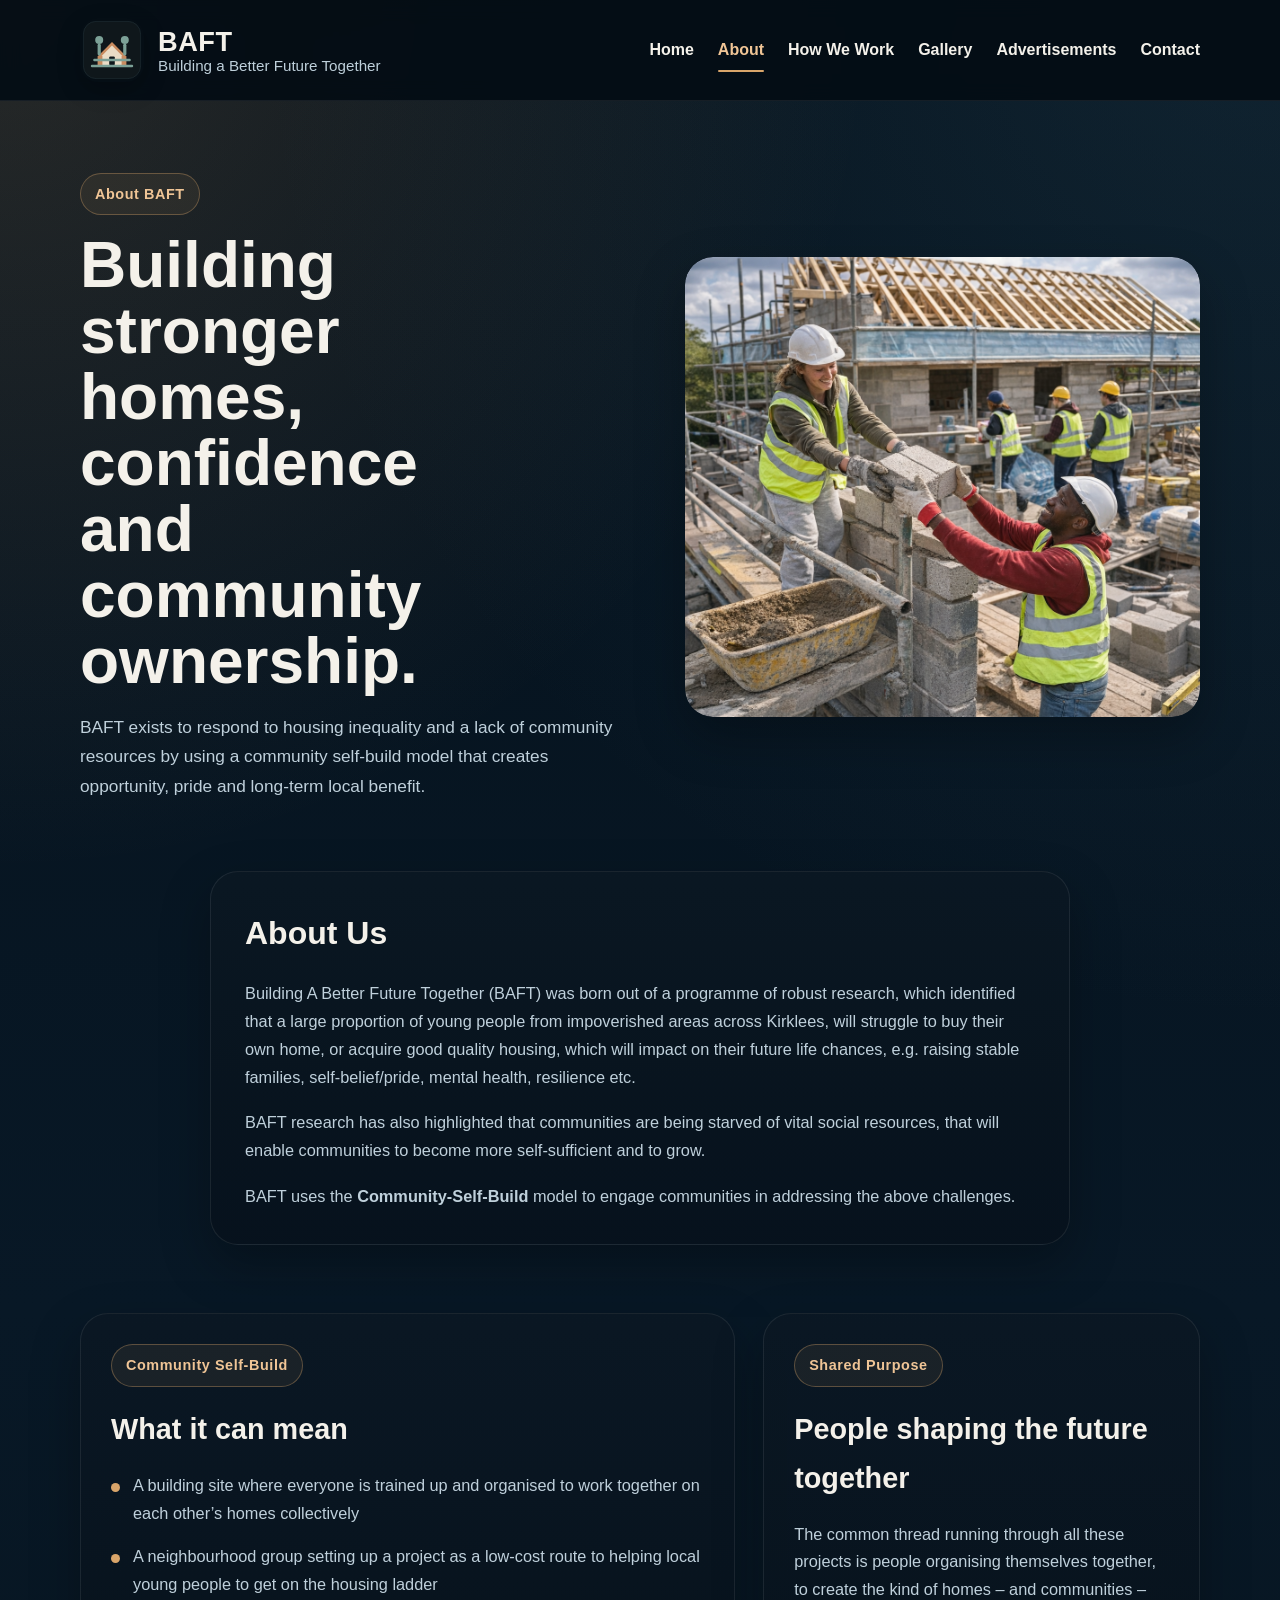
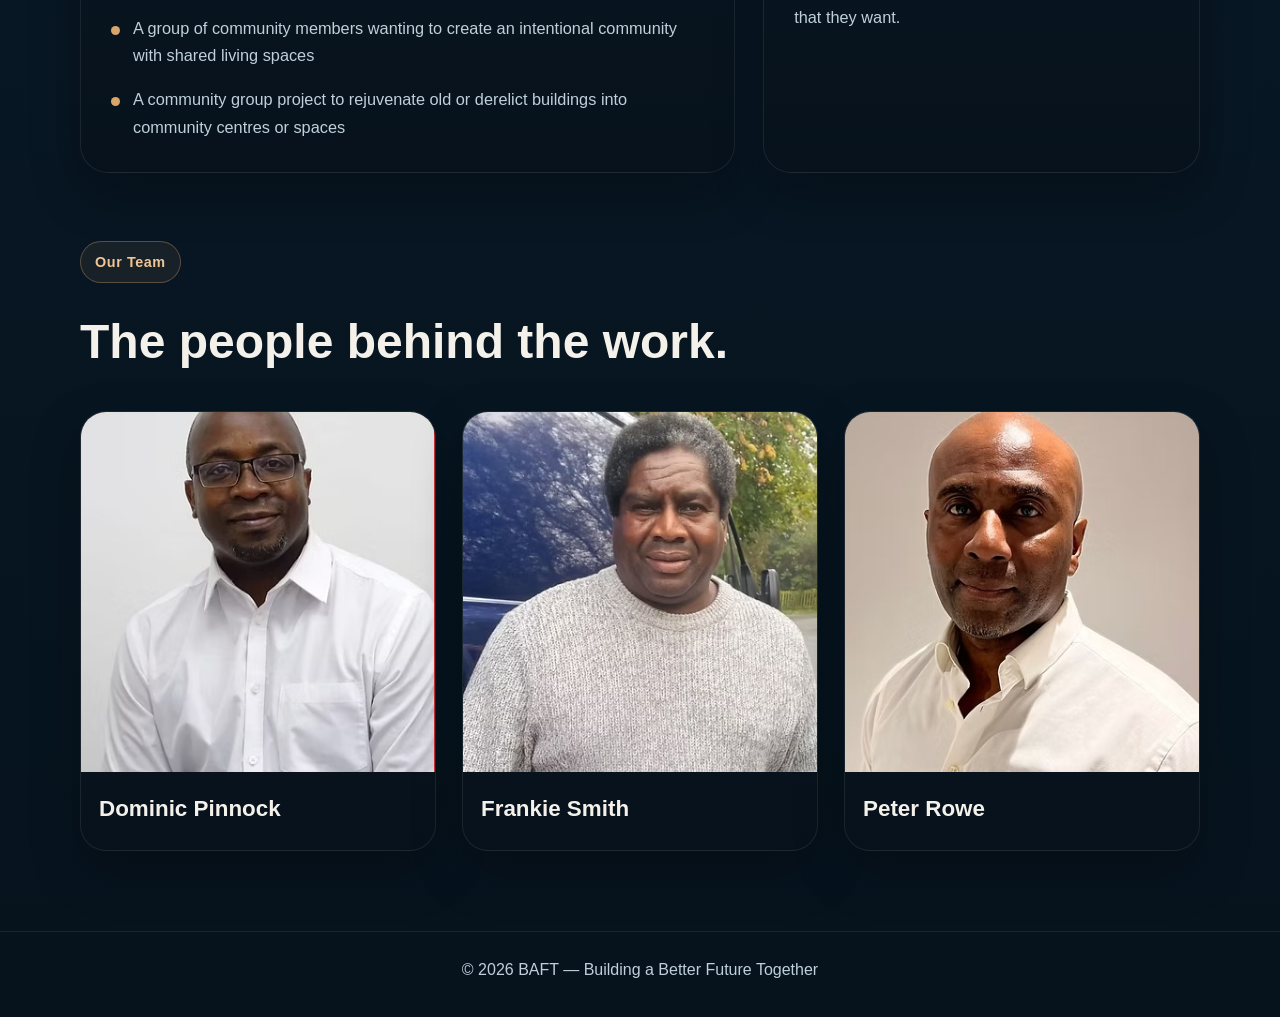
==== commit 1900bd1f: "Update about page layout and styling" ====
--- a/about.html
+++ b/about.html
@@ -54,21 +54,20 @@
           <h2>About Us</h2>
 
           <p>
-            Building A Better Future Together (BAFT) was born out of a programme of robust research,
-            which identified that a large proportion of young people from impoverished areas across
-            Kirklees, will struggle to buy their own home, or acquire good quality housing, which will
-            impact on their future life chances, e.g. raising stable families, self-belief/pride,
-            mental health, resilience etc.
+            Building A Better Future Together (BAFT) was born out of a programme of robust research, which
+            identified that a large proportion of young people from impoverished areas across Kirklees, will
+            struggle to buy their own home, or acquire good quality housing, which will impact on their future
+            life chances, e.g. raising stable families, self-belief/pride, mental health, resilience etc.
           </p>
 
           <p>
-            BAFT research has also highlighted that communities are being starved of vital social
-            resources, that will enable communities to become more self-sufficient and to grow.
+            BAFT research has also highlighted that communities are being starved of vital social resources, that
+            will enable communities to become more self-sufficient and to grow.
           </p>
 
           <p>
-            BAFT uses the <strong>Community-Self-Build</strong> model to engage communities in
-            addressing the above challenges.
+            BAFT uses the <strong>Community-Self-Build</strong> model to engage communities in addressing the above
+            challenges.
           </p>
         </div>
       </div>
@@ -91,8 +90,8 @@
           <span class="panel-label">Shared Purpose</span>
           <h3>People shaping the future together</h3>
           <p>
-            The common thread running through all these projects is people organising themselves together,
-            to create the kind of homes – and communities – that they want.
+            The common thread running through all these projects is people organising themselves together, to
+            create the kind of homes – and communities – that they want.
           </p>
         </div>
       </div>
--- a/assets/css/styles.css
+++ b/assets/css/styles.css
@@ -44,6 +44,7 @@
   width: min(860px, 100%);
 }
 
+/* Header / Nav */
 .site-header {
   position: sticky;
   top: 0;
@@ -134,6 +135,7 @@
   cursor: pointer;
 }
 
+/* Hero */
 .about-hero {
   padding: 72px 0 42px;
 }
@@ -173,14 +175,21 @@
   max-width: 58ch;
 }
 
+.about-hero-image {
+  border-radius: 28px;
+  overflow: hidden;
+  box-shadow: var(--shadow);
+  background: rgba(0,0,0,0.15);
+}
+
 .about-hero-image img {
   border-radius: 28px;
   min-height: 460px;
   width: 100%;
   object-fit: cover;
-  box-shadow: var(--shadow);
-}
-
+}
+
+/* Sections */
 .section {
   padding: 28px 0 40px;
 }
@@ -288,6 +297,7 @@
   font-size: 1.4rem;
 }
 
+/* Footer */
 .site-footer {
   border-top: 1px solid rgba(255,255,255,0.08);
   padding: 24px 0 34px;
@@ -309,7 +319,7 @@
   transform: translateY(0);
 }
 
-/* Mobile */
+/* Responsive */
 @media (max-width: 960px) {
   .about-hero-grid,
   .two-col,
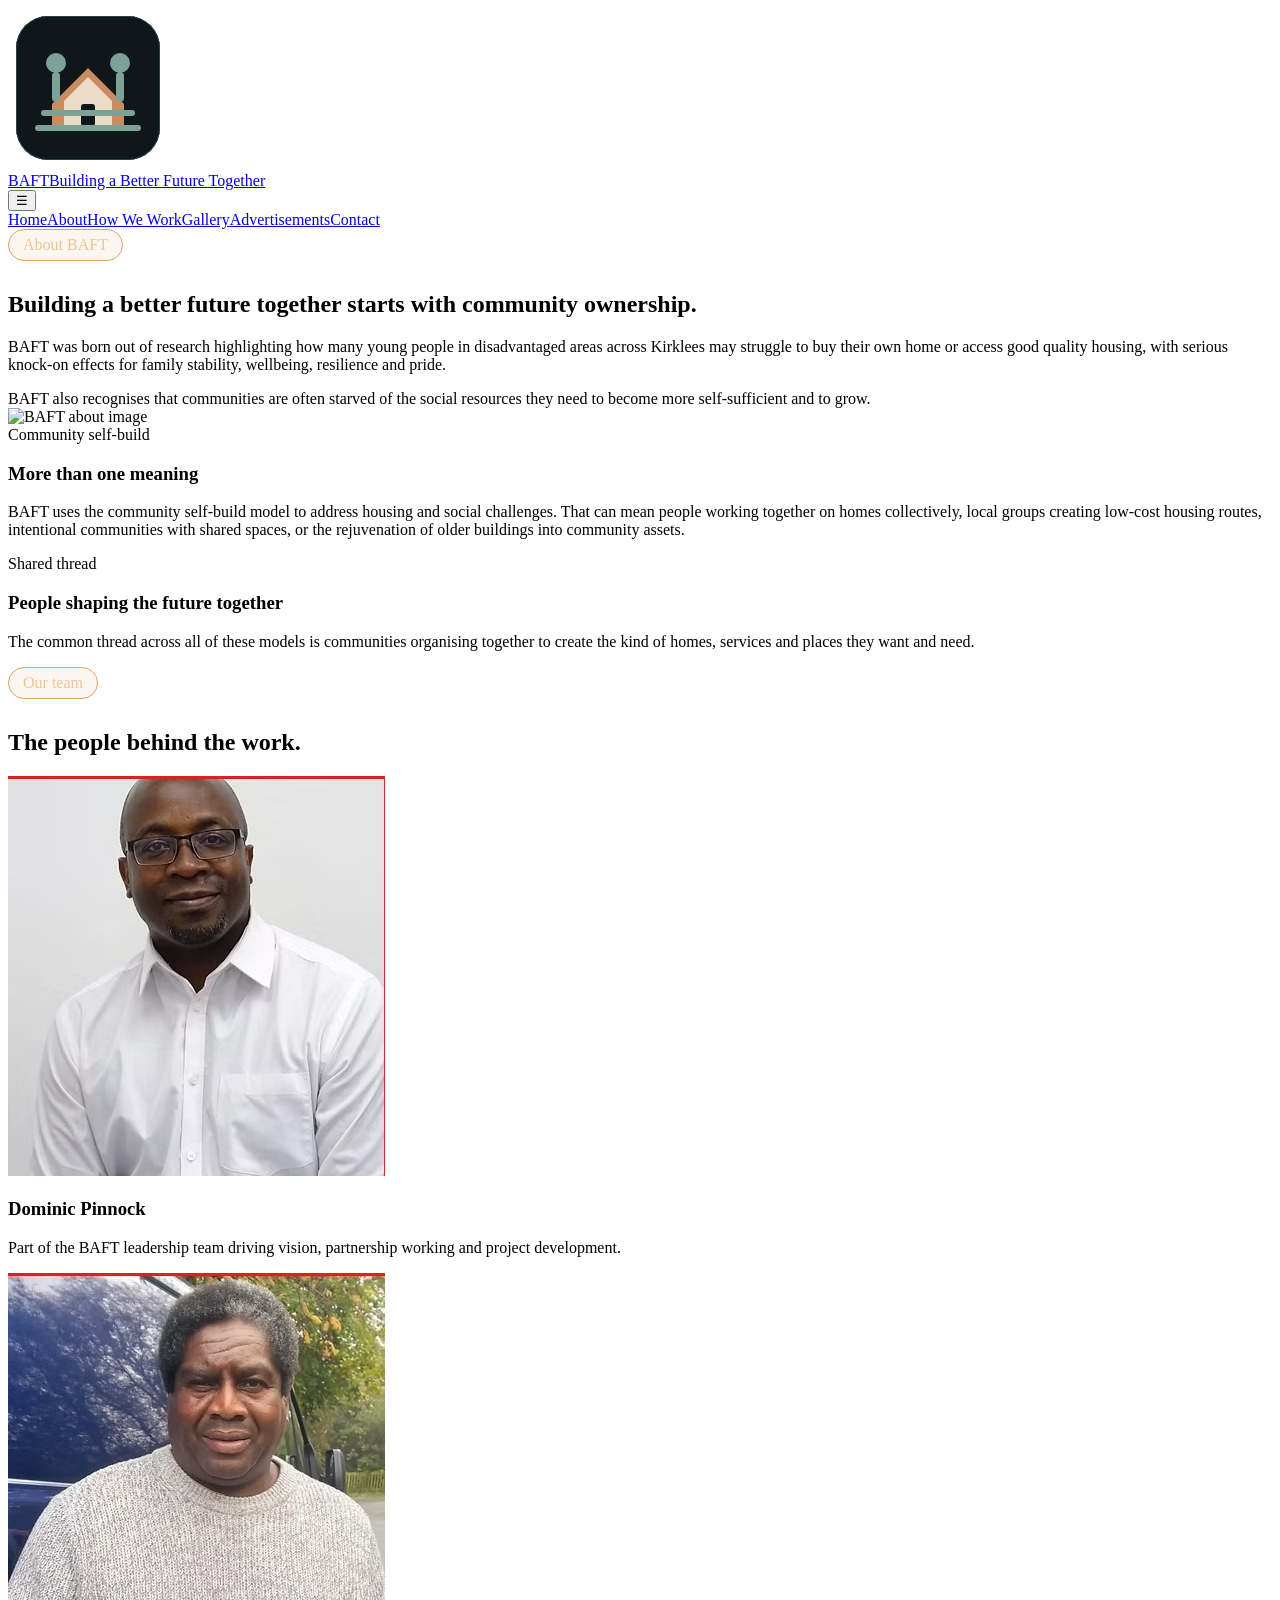
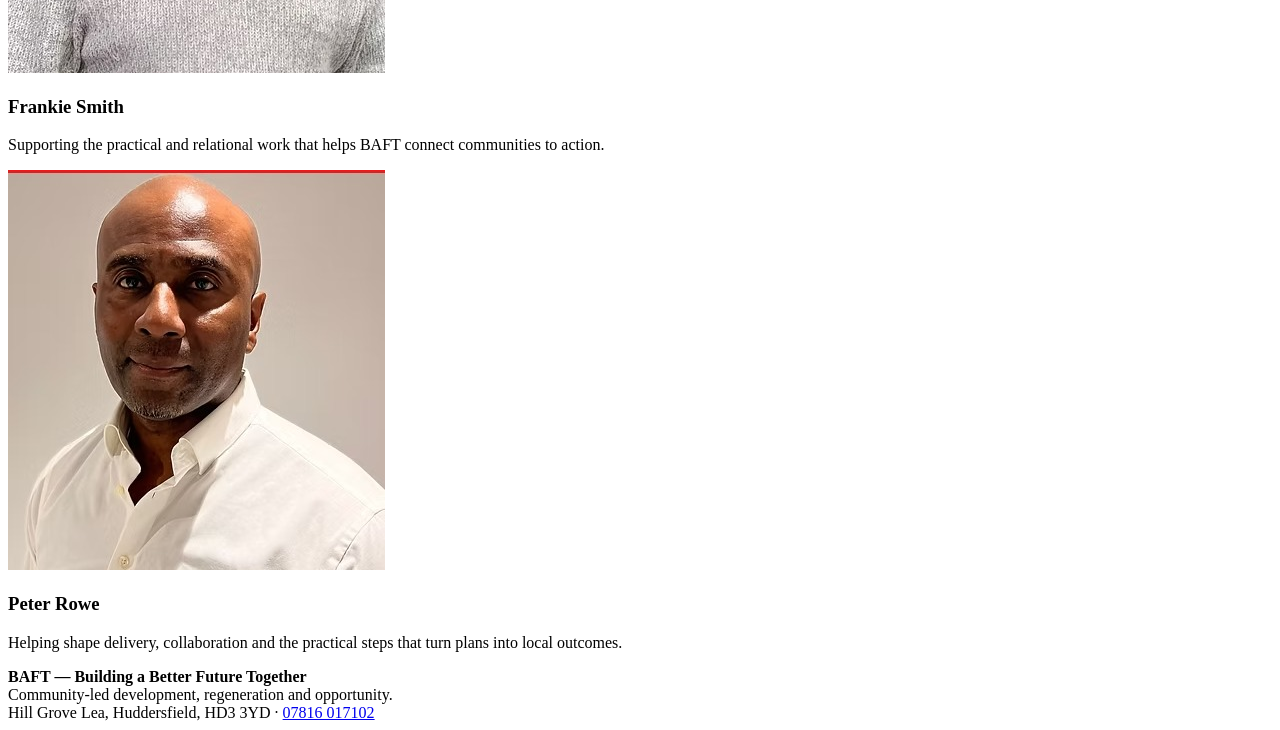
==== commit 750af35e: "Add files via upload" ====
--- a/about.html
+++ b/about.html
@@ -1,139 +1,11 @@
-<!DOCTYPE html>
-<html lang="en">
-<head>
-  <meta charset="UTF-8" />
-  <meta name="viewport" content="width=device-width, initial-scale=1.0" />
-  <title>About | BAFT</title>
-  <link rel="stylesheet" href="assets/css/styles.css" />
-</head>
-<body>
-  <header class="site-header">
-    <div class="container nav-wrap">
-      <a href="index.html" class="brand">
-        <img src="assets/img/baft-logo.svg" alt="BAFT logo" class="brand-logo" />
-        <div class="brand-copy">
-          <strong>BAFT</strong>
-          <span>Building a Better Future Together</span>
-        </div>
-      </a>
-
-      <button class="menu-toggle" aria-label="Open menu">☰</button>
-
-      <nav class="site-nav">
-        <a href="index.html">Home</a>
-        <a href="about.html" class="active">About</a>
-        <a href="how-we-work.html">How We Work</a>
-        <a href="gallery.html">Gallery</a>
-        <a href="adverts.html">Advertisements</a>
-        <a href="contact.html">Contact</a>
-      </nav>
-    </div>
-  </header>
-
-  <main>
-    <section class="about-hero">
-      <div class="container about-hero-grid">
-        <div class="about-hero-copy fade-up">
-          <span class="eyebrow">About BAFT</span>
-          <h1>Building stronger homes, confidence and community ownership.</h1>
-          <p>
-            BAFT exists to respond to housing inequality and a lack of community resources by using a
-            community self-build model that creates opportunity, pride and long-term local benefit.
-          </p>
-        </div>
-
-        <div class="about-hero-image fade-in">
-          <img src="assets/img/gallery/gallery-1.jpg" alt="BAFT community work" />
-        </div>
-      </div>
-    </section>
-
-    <section class="section">
-      <div class="container narrow fade-in">
-        <div class="content-card">
-          <h2>About Us</h2>
-
-          <p>
-            Building A Better Future Together (BAFT) was born out of a programme of robust research, which
-            identified that a large proportion of young people from impoverished areas across Kirklees, will
-            struggle to buy their own home, or acquire good quality housing, which will impact on their future
-            life chances, e.g. raising stable families, self-belief/pride, mental health, resilience etc.
-          </p>
-
-          <p>
-            BAFT research has also highlighted that communities are being starved of vital social resources, that
-            will enable communities to become more self-sufficient and to grow.
-          </p>
-
-          <p>
-            BAFT uses the <strong>Community-Self-Build</strong> model to engage communities in addressing the above
-            challenges.
-          </p>
-        </div>
-      </div>
-    </section>
-
-    <section class="section">
-      <div class="container two-col">
-        <div class="info-panel fade-up">
-          <span class="panel-label">Community Self-Build</span>
-          <h3>What it can mean</h3>
-          <ul class="styled-list">
-            <li>A building site where everyone is trained up and organised to work together on each other’s homes collectively</li>
-            <li>A neighbourhood group setting up a project as a low-cost route to helping local young people to get on the housing ladder</li>
-            <li>A group of community members wanting to create an intentional community with shared living spaces</li>
-            <li>A community group project to rejuvenate old or derelict buildings into community centres or spaces</li>
-          </ul>
-        </div>
-
-        <div class="info-panel fade-up">
-          <span class="panel-label">Shared Purpose</span>
-          <h3>People shaping the future together</h3>
-          <p>
-            The common thread running through all these projects is people organising themselves together, to
-            create the kind of homes – and communities – that they want.
-          </p>
-        </div>
-      </div>
-    </section>
-
-    <section class="section team-section">
-      <div class="container">
-        <span class="eyebrow">Our Team</span>
-        <h2 class="section-title">The people behind the work.</h2>
-
-        <div class="team-grid">
-          <article class="team-card fade-up">
-            <img src="assets/img/team/dominic.jpg" alt="Dominic Pinnock" />
-            <div class="team-copy">
-              <h3>Dominic Pinnock</h3>
-            </div>
-          </article>
-
-          <article class="team-card fade-up">
-            <img src="assets/img/team/frankie.jpg" alt="Frankie Smith" />
-            <div class="team-copy">
-              <h3>Frankie Smith</h3>
-            </div>
-          </article>
-
-          <article class="team-card fade-up">
-            <img src="assets/img/team/peter.jpg" alt="Peter Rowe" />
-            <div class="team-copy">
-              <h3>Peter Rowe</h3>
-            </div>
-          </article>
-        </div>
-      </div>
-    </section>
-  </main>
-
-  <footer class="site-footer">
-    <div class="container">
-      <p>&copy; 2026 BAFT — Building a Better Future Together</p>
-    </div>
-  </footer>
-
-  <script src="assets/js/main.js"></script>
-</body>
-</html>+<!doctype html><html lang="en"><head><meta charset="utf-8" /><meta name="viewport" content="width=device-width, initial-scale=1" /><title>BAFT | About</title><link rel="preconnect" href="https://fonts.googleapis.com"><link rel="preconnect" href="https://fonts.gstatic.com" crossorigin><link href="https://fonts.googleapis.com/css2?family=Inter:wght@400;500;600;700;800&family=Space+Grotesk:wght@500;700&display=swap" rel="stylesheet"><link rel="stylesheet" href="assets/css/styles.css" /></head><body>
+<header class="topbar"><div class="container nav"><a href="index.html" class="brand"><img src="assets/img/baft-logo.svg" alt="BAFT logo" /><div class="brand-text"><span>BAFT</span><span>Building a Better Future Together</span></div></a><button class="menu-btn">☰</button><nav class="nav-links"><a href="index.html">Home</a><a href="about.html" class="active">About</a><a href="how-we-work.html">How We Work</a><a href="gallery.html">Gallery</a><a href="adverts.html">Advertisements</a><a href="contact.html">Contact</a></nav></div></header>
+<main>
+<section class="page-hero"><div class="container page-hero-grid"><div><span class="eyebrow">About BAFT</span><h1>Building a better future together starts with community ownership.</h1><p class="lead">BAFT was born out of research highlighting how many young people in disadvantaged areas across Kirklees may struggle to buy their own home or access good quality housing, with serious knock-on effects for family stability, wellbeing, resilience and pride.</p><div class="quote">BAFT also recognises that communities are often starved of the social resources they need to become more self-sufficient and to grow.</div></div><div class="banner"><img src="https://static.wixstatic.com/media/325c3e_432d4ec309bf48459b232660e5d7d880~mv2.jpg/v1/fill/w_750,h_999,al_c,q_90,enc_auto/325c3e_432d4ec309bf48459b232660e5d7d880~mv2.jpg" alt="BAFT about image" /></div></div></section>
+<section class="section"><div class="container"><div class="grid-2"><article class="card"><div class="kicker">Community self-build</div><h3>More than one meaning</h3><p class="muted">BAFT uses the community self-build model to address housing and social challenges. That can mean people working together on homes collectively, local groups creating low-cost housing routes, intentional communities with shared spaces, or the rejuvenation of older buildings into community assets.</p></article><article class="card"><div class="kicker">Shared thread</div><h3>People shaping the future together</h3><p class="muted">The common thread across all of these models is communities organising together to create the kind of homes, services and places they want and need.</p></article></div></div></section>
+<section class="section"><div class="container"><div class="section-head"><div><span class="eyebrow">Our team</span><h2>The people behind the work.</h2></div></div><div class="team-grid">
+<article class="team-card"><img src="assets/img/team/dominic.jpg" alt="Dominic Pinnock" /><div class="body"><h3>Dominic Pinnock</h3><p class="small">Part of the BAFT leadership team driving vision, partnership working and project development.</p></div></article>
+<article class="team-card"><img src="assets/img/team/frankie.jpg" alt="Frankie Smith" /><div class="body"><h3>Frankie Smith</h3><p class="small">Supporting the practical and relational work that helps BAFT connect communities to action.</p></div></article>
+<article class="team-card"><img src="assets/img/team/peter.jpg" alt="Peter Rowe" /><div class="body"><h3>Peter Rowe</h3><p class="small">Helping shape delivery, collaboration and the practical steps that turn plans into local outcomes.</p></div></article>
+</div></div></section>
+</main><footer class="footer"><div class="container footer-grid"><div><strong>BAFT — Building a Better Future Together</strong><div class="small">Community-led development, regeneration and opportunity.</div></div><div class="small">Hill Grove Lea, Huddersfield, HD3 3YD · <a href="tel:07816017102">07816 017102</a></div></div></footer><script src="assets/js/main.js"></script></body></html>
--- a/assets/css/styles.css
+++ b/assets/css/styles.css
@@ -1,387 +1,98 @@
-* {
-  margin: 0;
-  padding: 0;
-  box-sizing: border-box;
+.page-intro {
+  padding: 80px 0 30px;
 }
 
-:root {
-  --bg: #07131d;
-  --bg-soft: #0d1d2a;
-  --panel: rgba(11, 24, 35, 0.88);
-  --panel-border: rgba(255, 255, 255, 0.08);
-  --text: #f4f1ea;
-  --muted: #bfd0db;
-  --accent: #d9a56a;
-  --accent-soft: #f0c596;
-  --shadow: 0 20px 50px rgba(0, 0, 0, 0.28);
+.section-title {
+  font-size: 2.5rem;
+  margin-bottom: 10px;
+  color: #fff;
 }
 
-html {
-  scroll-behavior: smooth;
+.section-lead {
+  color: #aaa;
 }
 
-body {
-  font-family: Inter, Arial, sans-serif;
-  background:
-    radial-gradient(circle at top left, rgba(217,165,106,0.16), transparent 30%),
-    radial-gradient(circle at top right, rgba(66,117,144,0.18), transparent 35%),
-    linear-gradient(180deg, #05111b 0%, #081826 50%, #06131d 100%);
-  color: var(--text);
-  line-height: 1.7;
+.eyebrow {
+  background: rgba(217,165,106,0.1);
+  border: 1px solid #d9a56a;
+  padding: 6px 14px;
+  border-radius: 20px;
+  color: #f0c596;
+  display: inline-block;
+  margin-bottom: 10px;
 }
 
-img {
-  max-width: 100%;
-  display: block;
+/* FILTERS */
+.gallery-filters {
+  display: flex;
+  gap: 10px;
+  margin-bottom: 30px;
 }
 
-.container {
-  width: min(1120px, 92%);
-  margin: 0 auto;
+.filter-btn {
+  padding: 10px 18px;
+  border-radius: 20px;
+  border: 1px solid #333;
+  background: transparent;
+  color: white;
+  cursor: pointer;
 }
 
-.narrow {
-  width: min(860px, 100%);
+.filter-btn.active,
+.filter-btn:hover {
+  background: #d9a56a;
+  color: black;
 }
 
-/* Header / Nav */
-.site-header {
-  position: sticky;
-  top: 0;
-  z-index: 50;
-  background: rgba(4, 13, 20, 0.92);
-  backdrop-filter: blur(10px);
-  border-bottom: 1px solid rgba(255,255,255,0.07);
-}
-
-.nav-wrap {
-  display: flex;
-  align-items: center;
-  justify-content: space-between;
-  gap: 24px;
-  padding: 18px 0;
-}
-
-.brand {
-  display: flex;
-  align-items: center;
-  gap: 14px;
-  text-decoration: none;
-  color: var(--text);
-  min-width: 0;
-}
-
-.brand-logo {
-  width: 64px;
-  height: 64px;
-  object-fit: contain;
-  border-radius: 18px;
-  box-shadow: 0 8px 24px rgba(0,0,0,0.18);
-}
-
-.brand-copy {
-  display: flex;
-  flex-direction: column;
-  line-height: 1.15;
-}
-
-.brand-copy strong {
-  font-size: 1.7rem;
-  letter-spacing: 0.02em;
-}
-
-.brand-copy span:last-child {
-  font-size: 0.95rem;
-  color: var(--muted);
-}
-
-.site-nav {
-  display: flex;
-  align-items: center;
+/* GRID */
+.gallery-grid {
+  display: grid;
+  grid-template-columns: repeat(2, 1fr);
   gap: 24px;
 }
 
-.site-nav a {
-  color: var(--text);
-  text-decoration: none;
-  font-weight: 600;
-  padding: 10px 0;
-  position: relative;
+.gallery-card {
+  border-radius: 20px;
+  overflow: hidden;
 }
 
-.site-nav a:hover,
-.site-nav a.active {
-  color: var(--accent-soft);
+.gallery-card img {
+  width: 100%;
+  height: 320px;
+  object-fit: cover;
+  transition: 0.3s;
 }
 
-.site-nav a.active::after,
-.site-nav a:hover::after {
-  content: "";
-  position: absolute;
-  left: 0;
-  bottom: 2px;
-  width: 100%;
-  height: 2px;
-  background: var(--accent);
-  border-radius: 999px;
+.gallery-card:hover img {
+  transform: scale(1.05);
 }
 
-.menu-toggle {
+/* LIGHTBOX */
+.lightbox {
   display: none;
-  border: 0;
-  background: transparent;
-  color: var(--text);
-  font-size: 2rem;
+  position: fixed;
+  inset: 0;
+  background: rgba(0,0,0,0.9);
+  justify-content: center;
+  align-items: center;
+}
+
+.lightbox img {
+  max-width: 90%;
+  max-height: 80%;
+}
+
+.lightbox .close {
+  position: absolute;
+  top: 20px;
+  right: 30px;
+  font-size: 40px;
+  color: white;
   cursor: pointer;
 }
 
-/* Hero */
-.about-hero {
-  padding: 72px 0 42px;
-}
-
-.about-hero-grid {
-  display: grid;
-  grid-template-columns: 1.05fr 0.95fr;
-  gap: 36px;
-  align-items: center;
-}
-
-.eyebrow,
-.panel-label {
-  display: inline-flex;
-  align-items: center;
-  padding: 8px 14px;
-  border-radius: 999px;
-  border: 1px solid rgba(217,165,106,0.35);
-  background: rgba(217,165,106,0.08);
-  color: var(--accent-soft);
-  font-size: 0.9rem;
-  font-weight: 700;
-  letter-spacing: 0.04em;
-  margin-bottom: 18px;
-}
-
-.about-hero-copy h1 {
-  font-size: clamp(2.5rem, 5vw, 4.6rem);
-  line-height: 1.03;
-  margin-bottom: 18px;
-  max-width: 11ch;
-}
-
-.about-hero-copy p {
-  color: var(--muted);
-  font-size: 1.08rem;
-  max-width: 58ch;
-}
-
-.about-hero-image {
-  border-radius: 28px;
-  overflow: hidden;
-  box-shadow: var(--shadow);
-  background: rgba(0,0,0,0.15);
-}
-
-.about-hero-image img {
-  border-radius: 28px;
-  min-height: 460px;
-  width: 100%;
-  object-fit: cover;
-}
-
-/* Sections */
-.section {
-  padding: 28px 0 40px;
-}
-
-.content-card,
-.info-panel {
-  background: linear-gradient(180deg, rgba(11,24,35,0.92), rgba(7,18,28,0.92));
-  border: 1px solid var(--panel-border);
-  border-radius: 28px;
-  box-shadow: var(--shadow);
-}
-
-.content-card {
-  padding: 34px;
-}
-
-.content-card h2 {
-  font-size: 2rem;
-  margin-bottom: 20px;
-}
-
-.content-card p + p {
-  margin-top: 18px;
-}
-
-.two-col {
-  display: grid;
-  grid-template-columns: 1.2fr 0.8fr;
-  gap: 28px;
-}
-
-.info-panel {
-  padding: 30px;
-}
-
-.info-panel h3 {
-  font-size: 1.8rem;
-  margin-bottom: 18px;
-}
-
-.info-panel p,
-.content-card p,
-.styled-list li {
-  color: var(--muted);
-  font-size: 1.02rem;
-}
-
-.styled-list {
-  list-style: none;
-  display: grid;
-  gap: 16px;
-  margin-top: 8px;
-}
-
-.styled-list li {
-  position: relative;
-  padding-left: 22px;
-}
-
-.styled-list li::before {
-  content: "";
-  position: absolute;
-  left: 0;
-  top: 11px;
-  width: 9px;
-  height: 9px;
-  border-radius: 999px;
-  background: var(--accent);
-}
-
-.team-section {
-  padding-bottom: 80px;
-}
-
-.section-title {
-  font-size: clamp(2rem, 4vw, 3rem);
-  margin-bottom: 28px;
-}
-
-.team-grid {
-  display: grid;
-  grid-template-columns: repeat(3, 1fr);
-  gap: 26px;
-}
-
-.team-card {
-  background: linear-gradient(180deg, rgba(11,24,35,0.96), rgba(7,18,28,0.96));
-  border-radius: 26px;
-  overflow: hidden;
-  border: 1px solid var(--panel-border);
-  box-shadow: var(--shadow);
-}
-
-.team-card img {
-  width: 100%;
-  height: 360px;
-  object-fit: cover;
-}
-
-.team-copy {
-  padding: 18px 18px 22px;
-}
-
-.team-copy h3 {
-  font-size: 1.4rem;
-}
-
-/* Footer */
-.site-footer {
-  border-top: 1px solid rgba(255,255,255,0.08);
-  padding: 24px 0 34px;
-  color: var(--muted);
-  text-align: center;
-}
-
-/* Animations */
-.fade-in,
-.fade-up {
-  opacity: 0;
-  transform: translateY(26px);
-  transition: opacity 0.8s ease, transform 0.8s ease;
-}
-
-.fade-in.show,
-.fade-up.show {
-  opacity: 1;
-  transform: translateY(0);
-}
-
-/* Responsive */
-@media (max-width: 960px) {
-  .about-hero-grid,
-  .two-col,
-  .team-grid {
+@media (max-width: 768px) {
+  .gallery-grid {
     grid-template-columns: 1fr;
   }
-
-  .about-hero-copy h1 {
-    max-width: 100%;
-  }
-
-  .about-hero-image img {
-    min-height: 320px;
-  }
-
-  .site-nav {
-    gap: 16px;
-    flex-wrap: wrap;
-    justify-content: flex-end;
-  }
-}
-
-@media (max-width: 768px) {
-  .menu-toggle {
-    display: block;
-  }
-
-  .site-nav {
-    display: none;
-    width: 100%;
-    flex-direction: column;
-    align-items: flex-start;
-    gap: 8px;
-    padding-top: 14px;
-  }
-
-  .site-nav.open {
-    display: flex;
-  }
-
-  .nav-wrap {
-    flex-wrap: wrap;
-  }
-
-  .brand-copy strong {
-    font-size: 1.35rem;
-  }
-
-  .brand-copy span:last-child {
-    font-size: 0.82rem;
-  }
-
-  .about-hero {
-    padding-top: 42px;
-  }
-
-  .content-card,
-  .info-panel {
-    padding: 22px;
-  }
-
-  .team-card img {
-    height: 320px;
-  }
 }
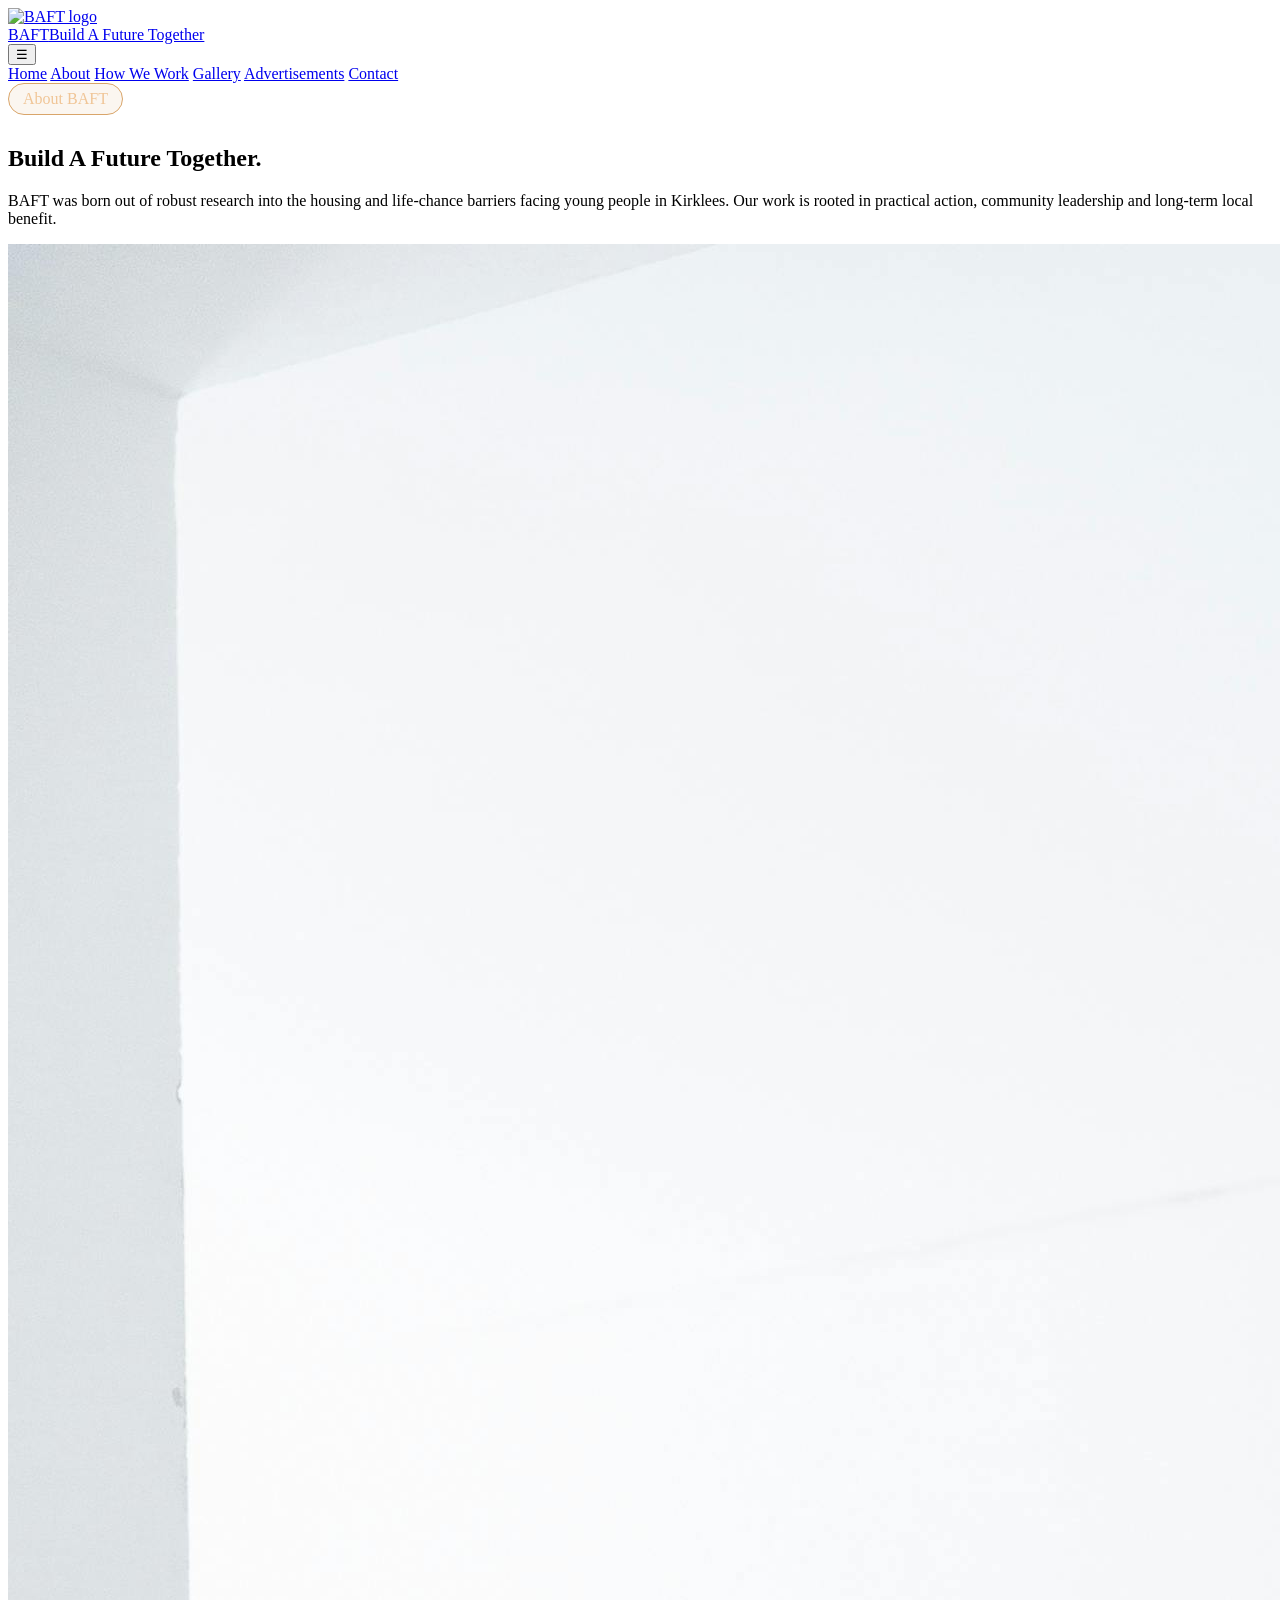
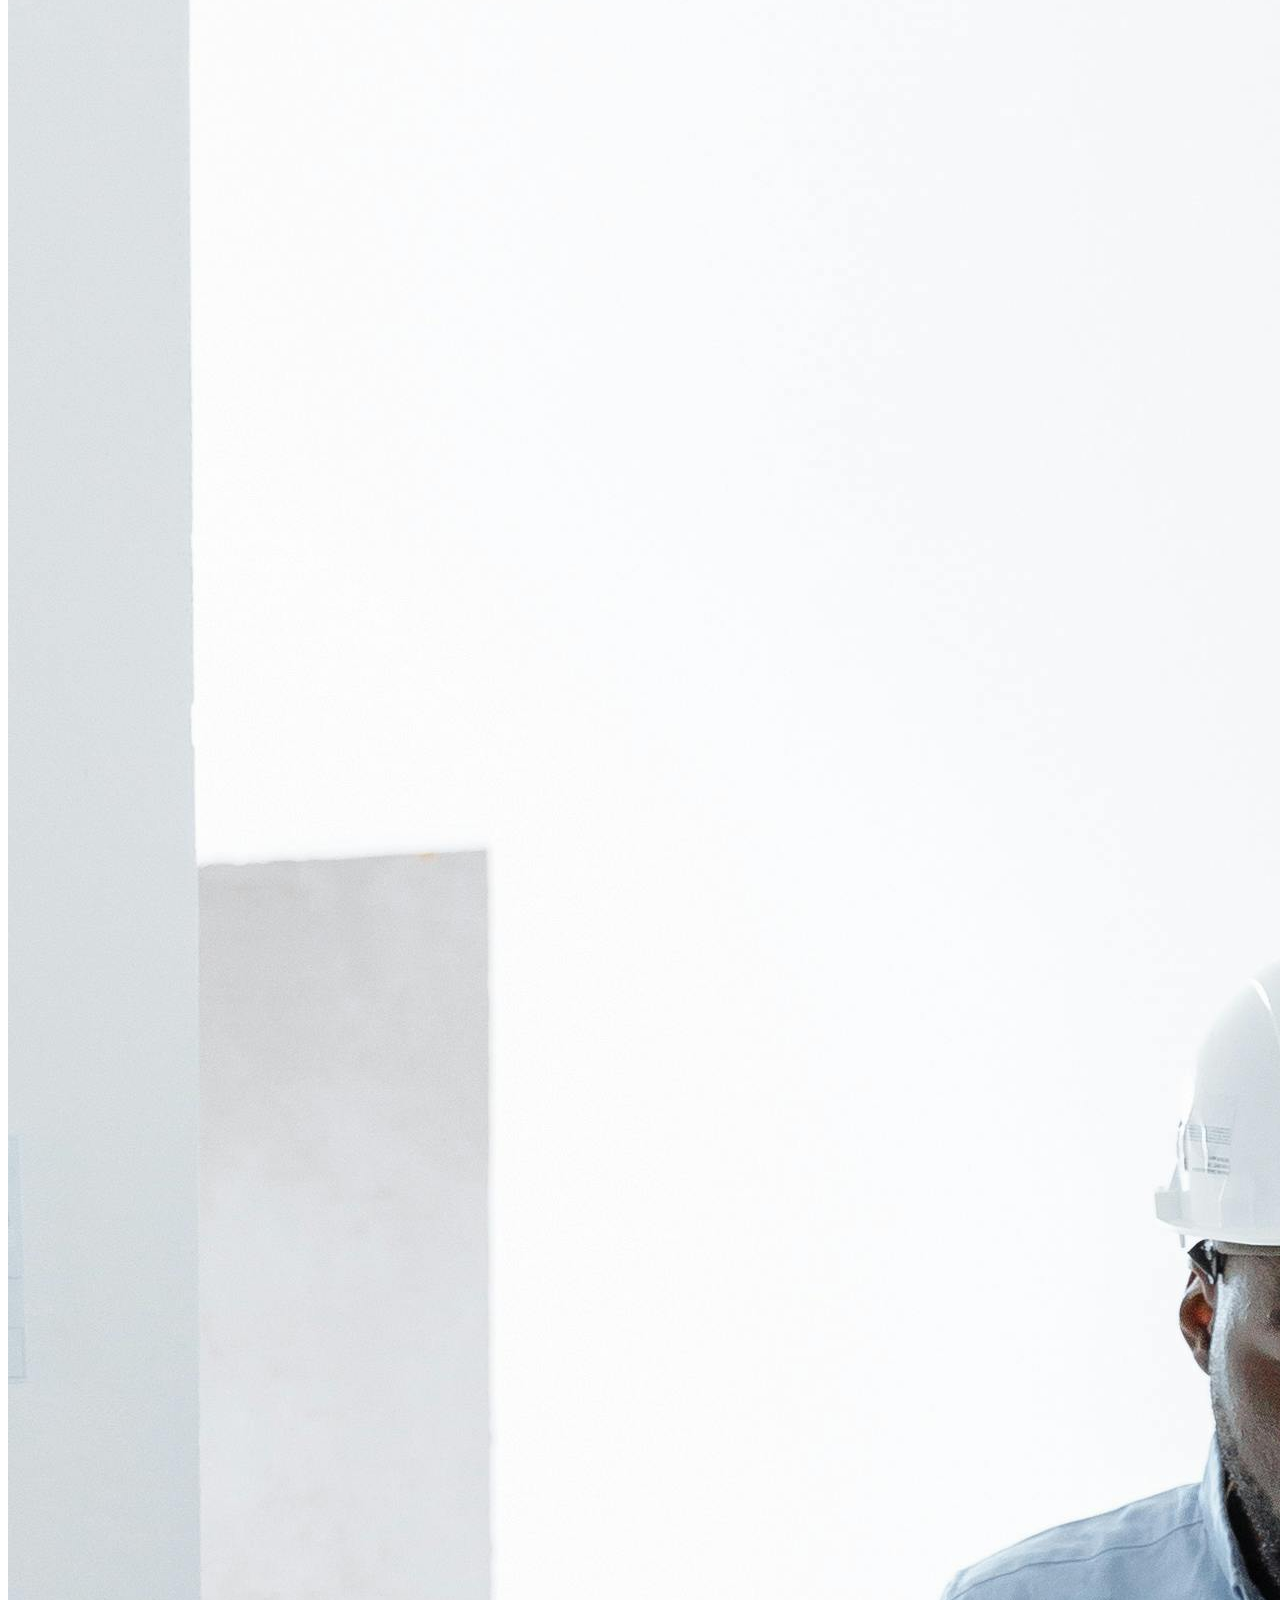
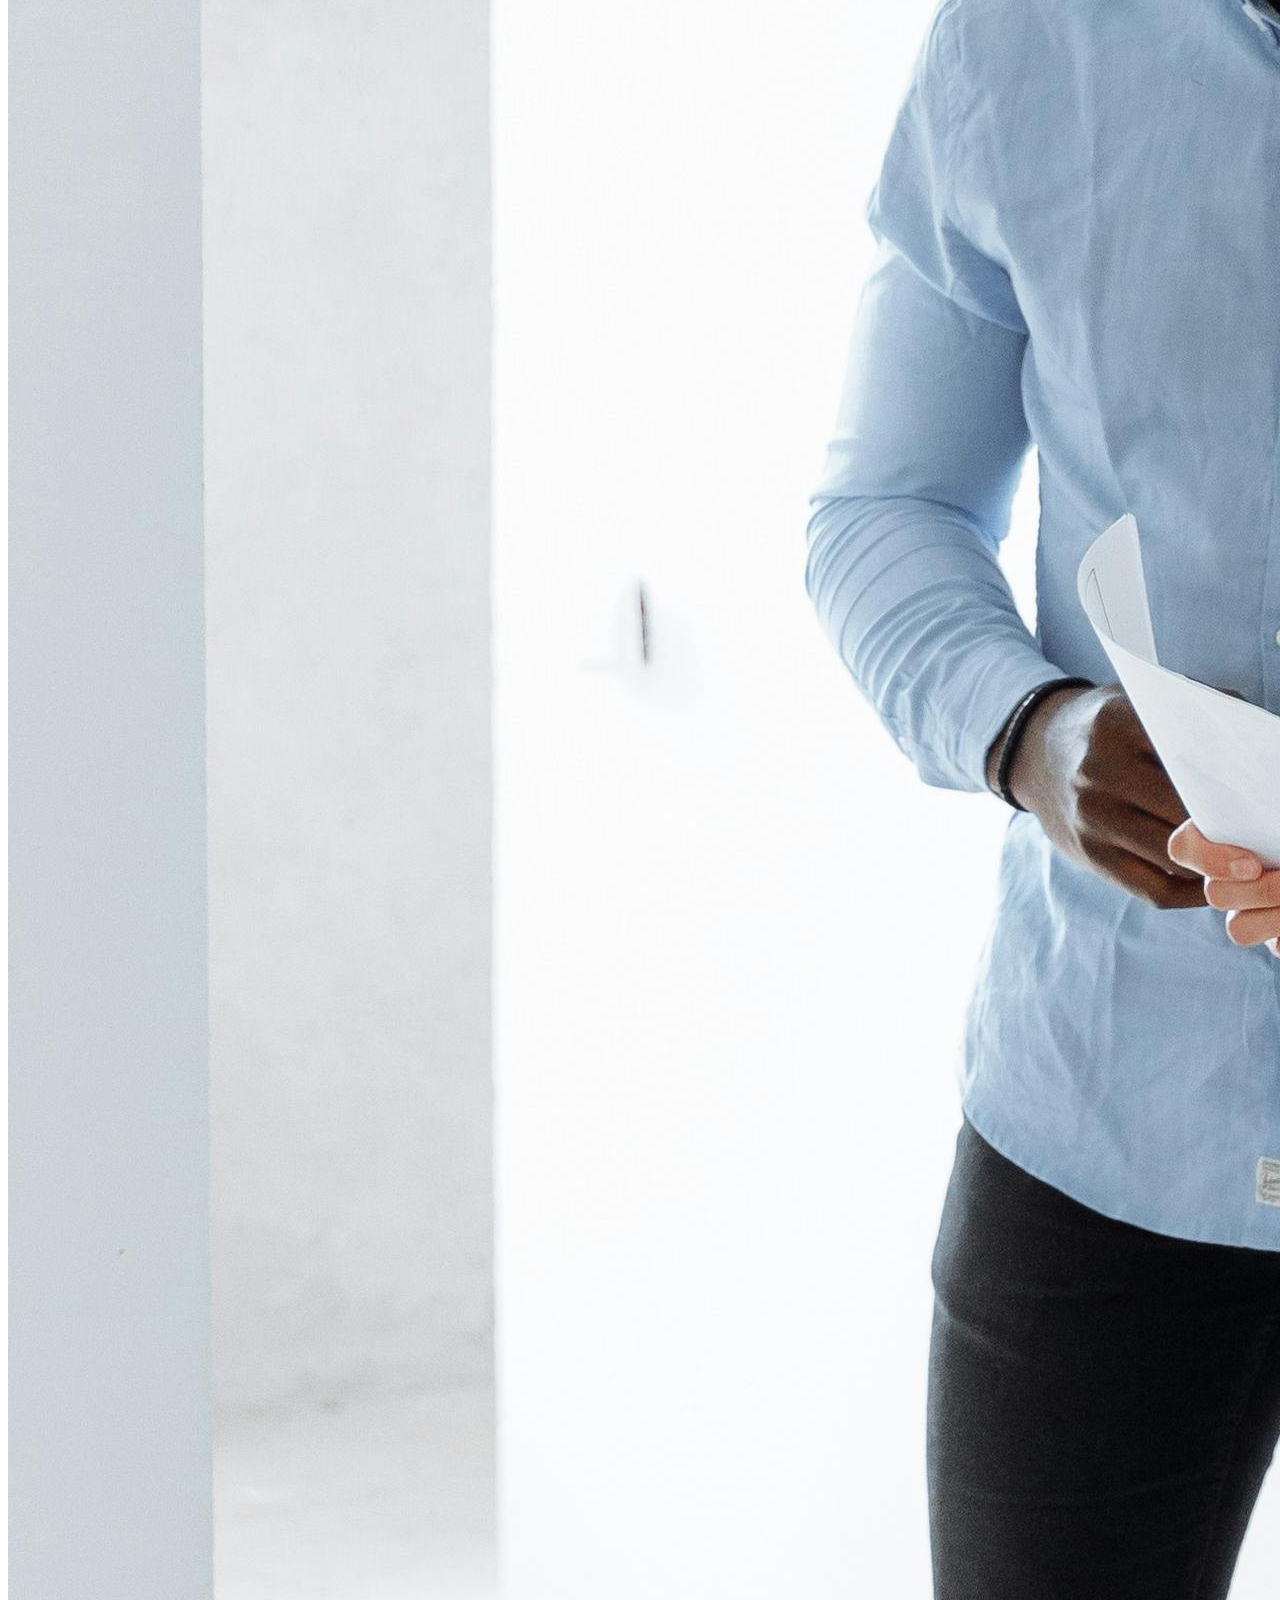
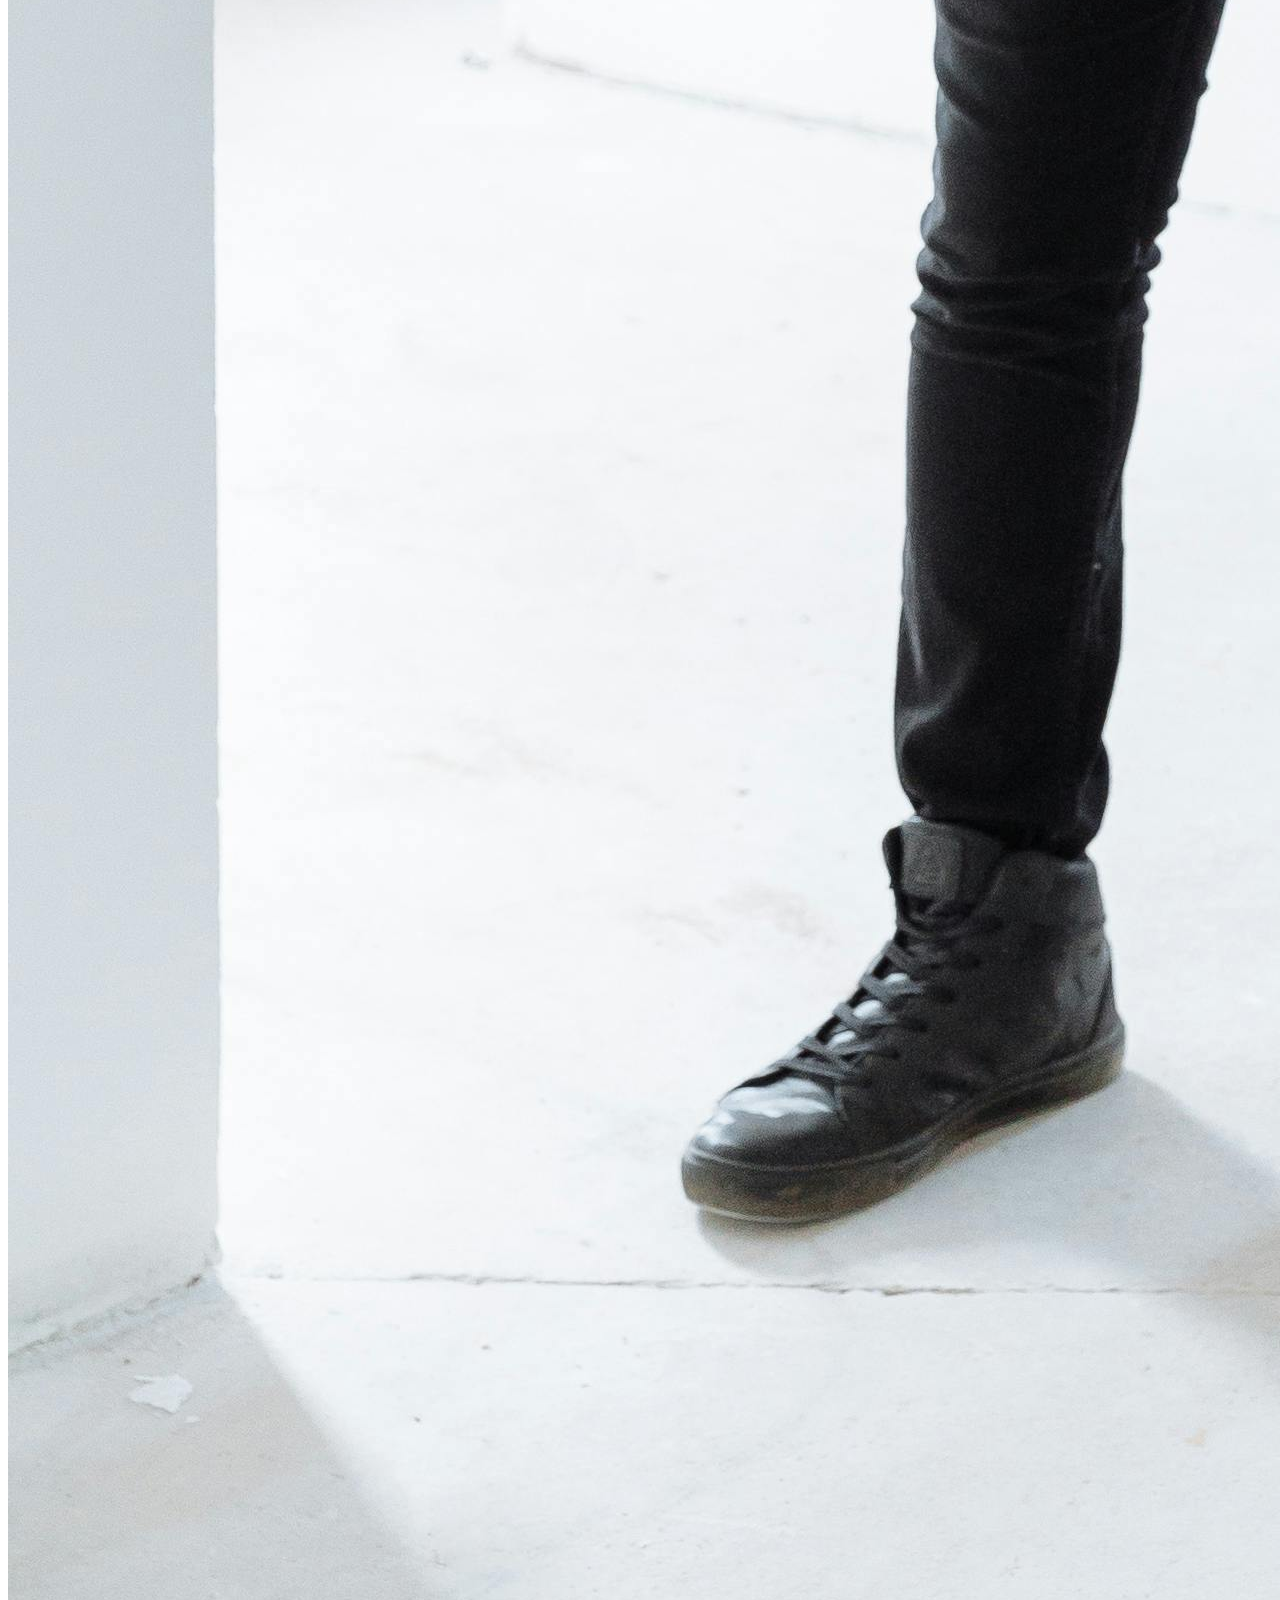
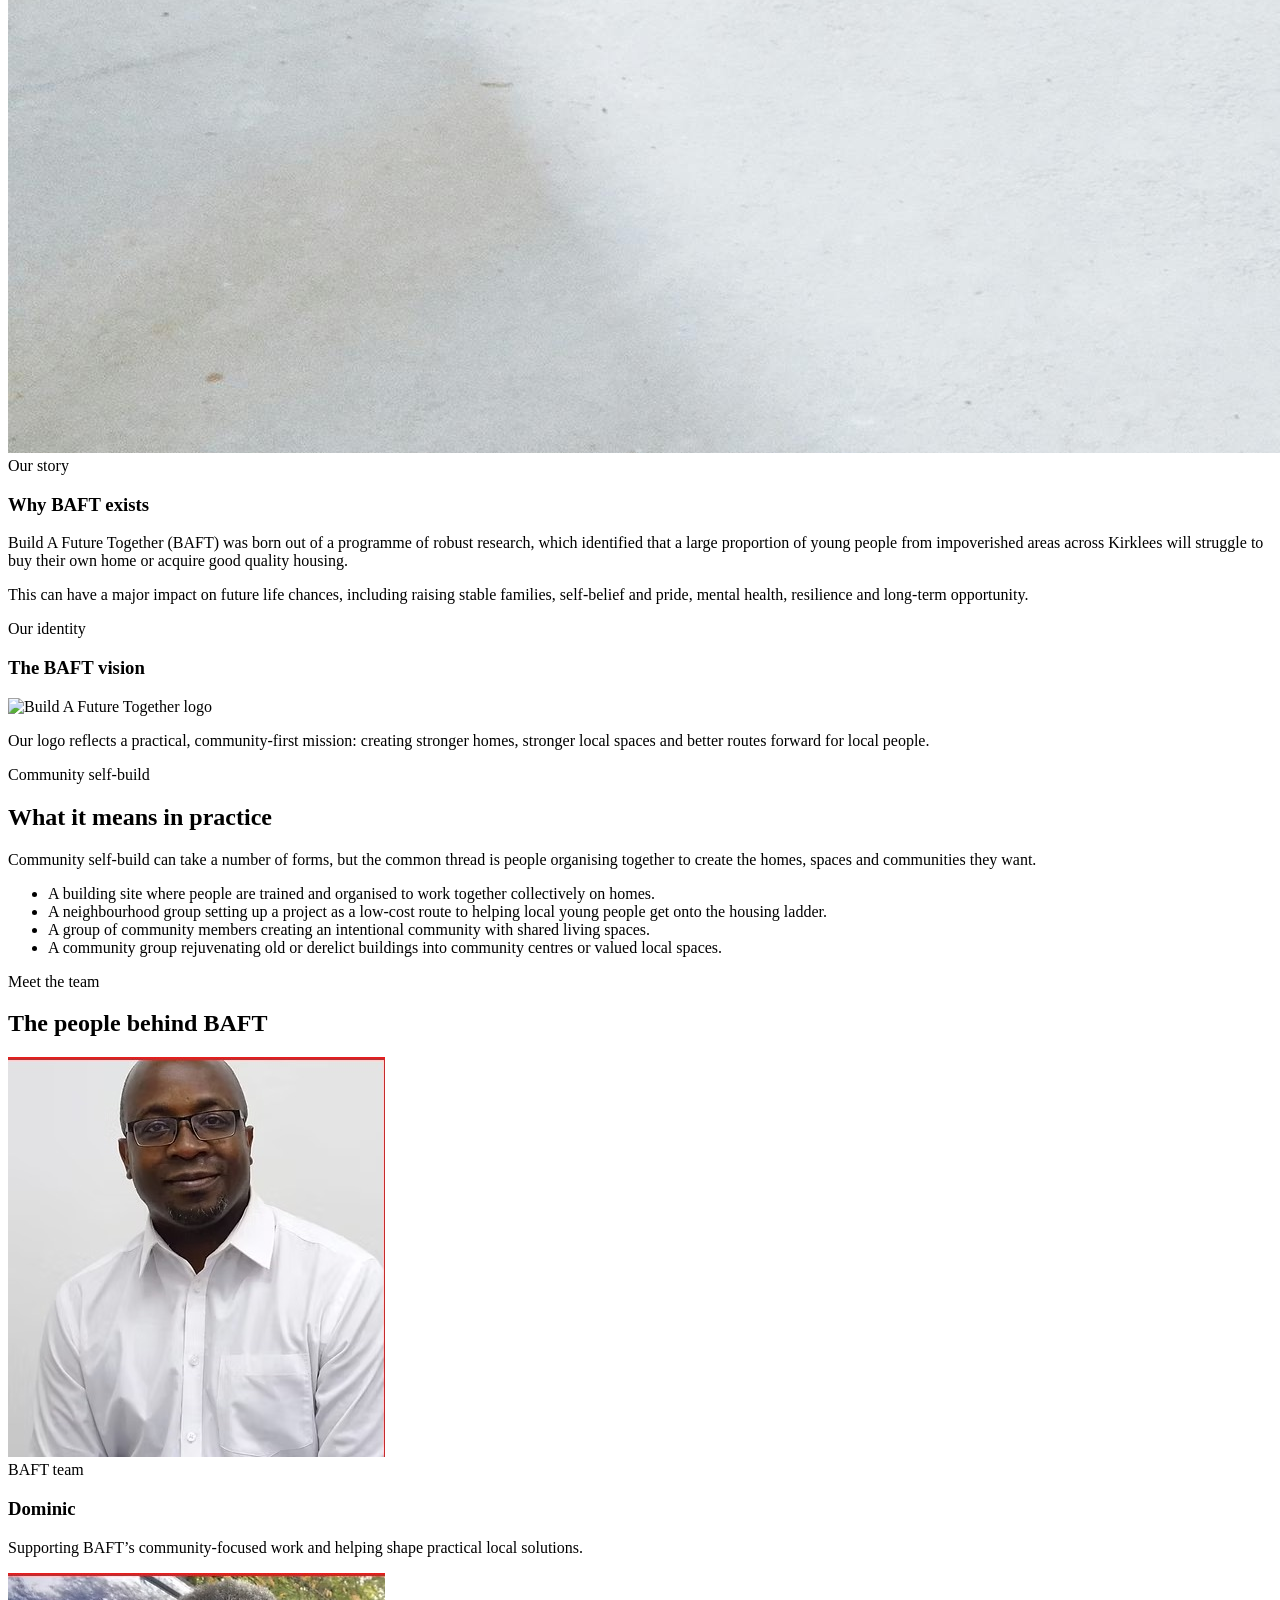
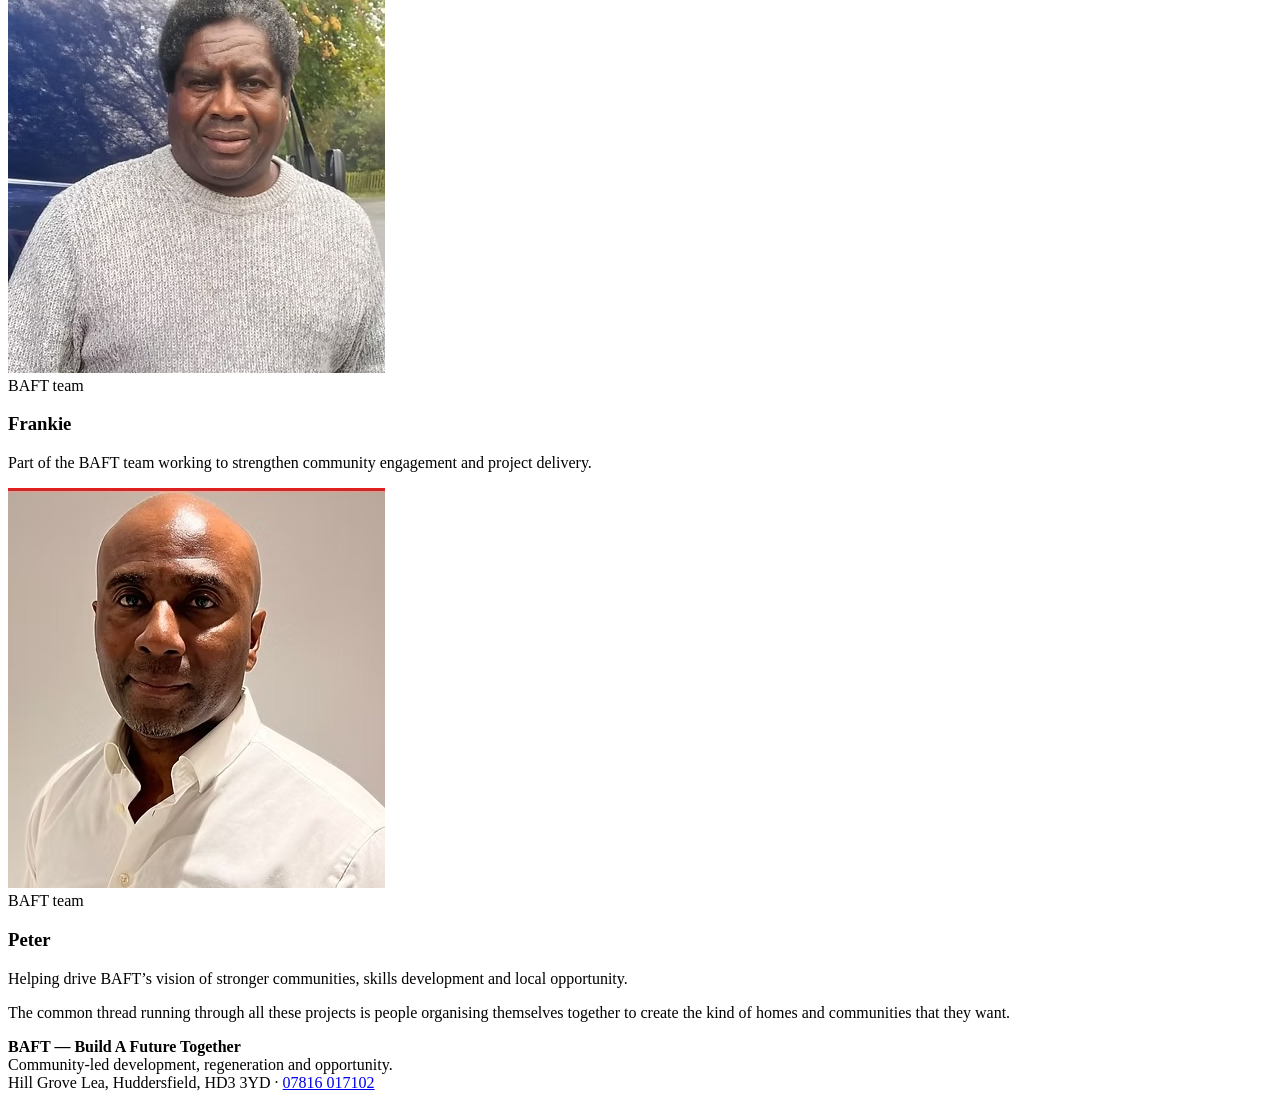
==== commit 57bcf13e: "Add files via upload" ====
--- a/about.html
+++ b/about.html
@@ -1,11 +1,134 @@
-<!doctype html><html lang="en"><head><meta charset="utf-8" /><meta name="viewport" content="width=device-width, initial-scale=1" /><title>BAFT | About</title><link rel="preconnect" href="https://fonts.googleapis.com"><link rel="preconnect" href="https://fonts.gstatic.com" crossorigin><link href="https://fonts.googleapis.com/css2?family=Inter:wght@400;500;600;700;800&family=Space+Grotesk:wght@500;700&display=swap" rel="stylesheet"><link rel="stylesheet" href="assets/css/styles.css" /></head><body>
-<header class="topbar"><div class="container nav"><a href="index.html" class="brand"><img src="assets/img/baft-logo.svg" alt="BAFT logo" /><div class="brand-text"><span>BAFT</span><span>Building a Better Future Together</span></div></a><button class="menu-btn">☰</button><nav class="nav-links"><a href="index.html">Home</a><a href="about.html" class="active">About</a><a href="how-we-work.html">How We Work</a><a href="gallery.html">Gallery</a><a href="adverts.html">Advertisements</a><a href="contact.html">Contact</a></nav></div></header>
+<!doctype html>
+<html lang="en">
+<head>
+  <meta charset="utf-8" />
+  <meta name="viewport" content="width=device-width, initial-scale=1" />
+  <title>BAFT | About</title>
+  <meta name="description" content="Learn about BAFT — Build A Future Together — and the community self-build approach supporting stronger homes, skills and opportunities across Kirklees." />
+  <link rel="preconnect" href="https://fonts.googleapis.com">
+  <link rel="preconnect" href="https://fonts.gstatic.com" crossorigin>
+  <link href="https://fonts.googleapis.com/css2?family=Inter:wght@400;500;600;700;800&family=Space+Grotesk:wght@500;700&display=swap" rel="stylesheet">
+  <link rel="stylesheet" href="assets/css/styles.css" />
+</head>
+<body>
+<header class="topbar">
+  <div class="container nav">
+    <a href="index.html" class="brand" aria-label="BAFT Home">
+      <img src="assets/img/baft-logo.jpg" alt="BAFT logo" />
+      <div class="brand-text"><span>BAFT</span><span>Build A Future Together</span></div>
+    </a>
+    <button class="menu-btn" aria-label="Open menu" aria-expanded="false">☰</button>
+    <nav class="nav-links">
+      <a href="index.html">Home</a>
+      <a href="about.html" class="active">About</a>
+      <a href="how-we-work.html">How We Work</a>
+      <a href="gallery.html">Gallery</a>
+      <a href="adverts.html">Advertisements</a>
+      <a href="contact.html">Contact</a>
+    </nav>
+  </div>
+</header>
+
 <main>
-<section class="page-hero"><div class="container page-hero-grid"><div><span class="eyebrow">About BAFT</span><h1>Building a better future together starts with community ownership.</h1><p class="lead">BAFT was born out of research highlighting how many young people in disadvantaged areas across Kirklees may struggle to buy their own home or access good quality housing, with serious knock-on effects for family stability, wellbeing, resilience and pride.</p><div class="quote">BAFT also recognises that communities are often starved of the social resources they need to become more self-sufficient and to grow.</div></div><div class="banner"><img src="https://static.wixstatic.com/media/325c3e_432d4ec309bf48459b232660e5d7d880~mv2.jpg/v1/fill/w_750,h_999,al_c,q_90,enc_auto/325c3e_432d4ec309bf48459b232660e5d7d880~mv2.jpg" alt="BAFT about image" /></div></div></section>
-<section class="section"><div class="container"><div class="grid-2"><article class="card"><div class="kicker">Community self-build</div><h3>More than one meaning</h3><p class="muted">BAFT uses the community self-build model to address housing and social challenges. That can mean people working together on homes collectively, local groups creating low-cost housing routes, intentional communities with shared spaces, or the rejuvenation of older buildings into community assets.</p></article><article class="card"><div class="kicker">Shared thread</div><h3>People shaping the future together</h3><p class="muted">The common thread across all of these models is communities organising together to create the kind of homes, services and places they want and need.</p></article></div></div></section>
-<section class="section"><div class="container"><div class="section-head"><div><span class="eyebrow">Our team</span><h2>The people behind the work.</h2></div></div><div class="team-grid">
-<article class="team-card"><img src="assets/img/team/dominic.jpg" alt="Dominic Pinnock" /><div class="body"><h3>Dominic Pinnock</h3><p class="small">Part of the BAFT leadership team driving vision, partnership working and project development.</p></div></article>
-<article class="team-card"><img src="assets/img/team/frankie.jpg" alt="Frankie Smith" /><div class="body"><h3>Frankie Smith</h3><p class="small">Supporting the practical and relational work that helps BAFT connect communities to action.</p></div></article>
-<article class="team-card"><img src="assets/img/team/peter.jpg" alt="Peter Rowe" /><div class="body"><h3>Peter Rowe</h3><p class="small">Helping shape delivery, collaboration and the practical steps that turn plans into local outcomes.</p></div></article>
-</div></div></section>
-</main><footer class="footer"><div class="container footer-grid"><div><strong>BAFT — Building a Better Future Together</strong><div class="small">Community-led development, regeneration and opportunity.</div></div><div class="small">Hill Grove Lea, Huddersfield, HD3 3YD · <a href="tel:07816017102">07816 017102</a></div></div></footer><script src="assets/js/main.js"></script></body></html>
+  <section class="page-hero">
+    <div class="container page-hero-grid">
+      <div>
+        <span class="eyebrow">About BAFT</span>
+        <h1>Build A Future Together.</h1>
+        <p class="lead">BAFT was born out of robust research into the housing and life-chance barriers facing young people in Kirklees. Our work is rooted in practical action, community leadership and long-term local benefit.</p>
+      </div>
+      <div class="banner"><img src="assets/img/gallery/about-community.jpg" alt="BAFT team and community members" /></div>
+    </div>
+  </section>
+
+  <section class="section">
+    <div class="container grid-2">
+      <article class="card">
+        <div class="kicker">Our story</div>
+        <h3>Why BAFT exists</h3>
+        <p class="muted">Build A Future Together (BAFT) was born out of a programme of robust research, which identified that a large proportion of young people from impoverished areas across Kirklees will struggle to buy their own home or acquire good quality housing.</p>
+        <p class="muted">This can have a major impact on future life chances, including raising stable families, self-belief and pride, mental health, resilience and long-term opportunity.</p>
+      </article>
+      <article class="card logo-card">
+        <div class="kicker">Our identity</div>
+        <h3>The BAFT vision</h3>
+        <div class="logo-panel">
+          <img src="assets/img/gallery/baft-logo.jpg" alt="Build A Future Together logo" class="about-logo" />
+          <p class="muted">Our logo reflects a practical, community-first mission: creating stronger homes, stronger local spaces and better routes forward for local people.</p>
+        </div>
+      </article>
+    </div>
+  </section>
+
+  <section class="section section-soft">
+    <div class="container split-panel">
+      <div>
+        <div class="kicker">Community self-build</div>
+        <h2>What it means in practice</h2>
+        <p class="muted">Community self-build can take a number of forms, but the common thread is people organising together to create the homes, spaces and communities they want.</p>
+      </div>
+      <div class="bullet-panel">
+        <ul class="feature-list">
+          <li>A building site where people are trained and organised to work together collectively on homes.</li>
+          <li>A neighbourhood group setting up a project as a low-cost route to helping local young people get onto the housing ladder.</li>
+          <li>A group of community members creating an intentional community with shared living spaces.</li>
+          <li>A community group rejuvenating old or derelict buildings into community centres or valued local spaces.</li>
+        </ul>
+      </div>
+    </div>
+  </section>
+
+  <section class="section">
+    <div class="container section-head">
+      <div>
+        <div class="kicker">Meet the team</div>
+        <h2>The people behind BAFT</h2>
+      </div>
+    </div>
+    <div class="container team-grid">
+      <article class="team-card">
+        <img src="assets/img/team/dominic.jpg" alt="Dominic" />
+        <div class="body">
+          <div class="kicker">BAFT team</div>
+          <h3>Dominic</h3>
+          <p class="muted">Supporting BAFT’s community-focused work and helping shape practical local solutions.</p>
+        </div>
+      </article>
+      <article class="team-card">
+        <img src="assets/img/team/frankie.jpg" alt="Frankie" />
+        <div class="body">
+          <div class="kicker">BAFT team</div>
+          <h3>Frankie</h3>
+          <p class="muted">Part of the BAFT team working to strengthen community engagement and project delivery.</p>
+        </div>
+      </article>
+      <article class="team-card">
+        <img src="assets/img/team/peter.jpg" alt="Peter" />
+        <div class="body">
+          <div class="kicker">BAFT team</div>
+          <h3>Peter</h3>
+          <p class="muted">Helping drive BAFT’s vision of stronger communities, skills development and local opportunity.</p>
+        </div>
+      </article>
+    </div>
+  </section>
+
+  <section class="section">
+    <div class="container quote-panel">
+      <p class="quote-large">The common thread running through all these projects is people organising themselves together to create the kind of homes and communities that they want.</p>
+    </div>
+  </section>
+</main>
+
+<footer class="footer">
+  <div class="container footer-grid">
+    <div>
+      <strong>BAFT — Build A Future Together</strong>
+      <div class="small">Community-led development, regeneration and opportunity.</div>
+    </div>
+    <div class="small">Hill Grove Lea, Huddersfield, HD3 3YD · <a href="tel:07816017102">07816 017102</a></div>
+  </div>
+</footer>
+<script src="assets/js/main.js"></script>
+</body>
+</html>
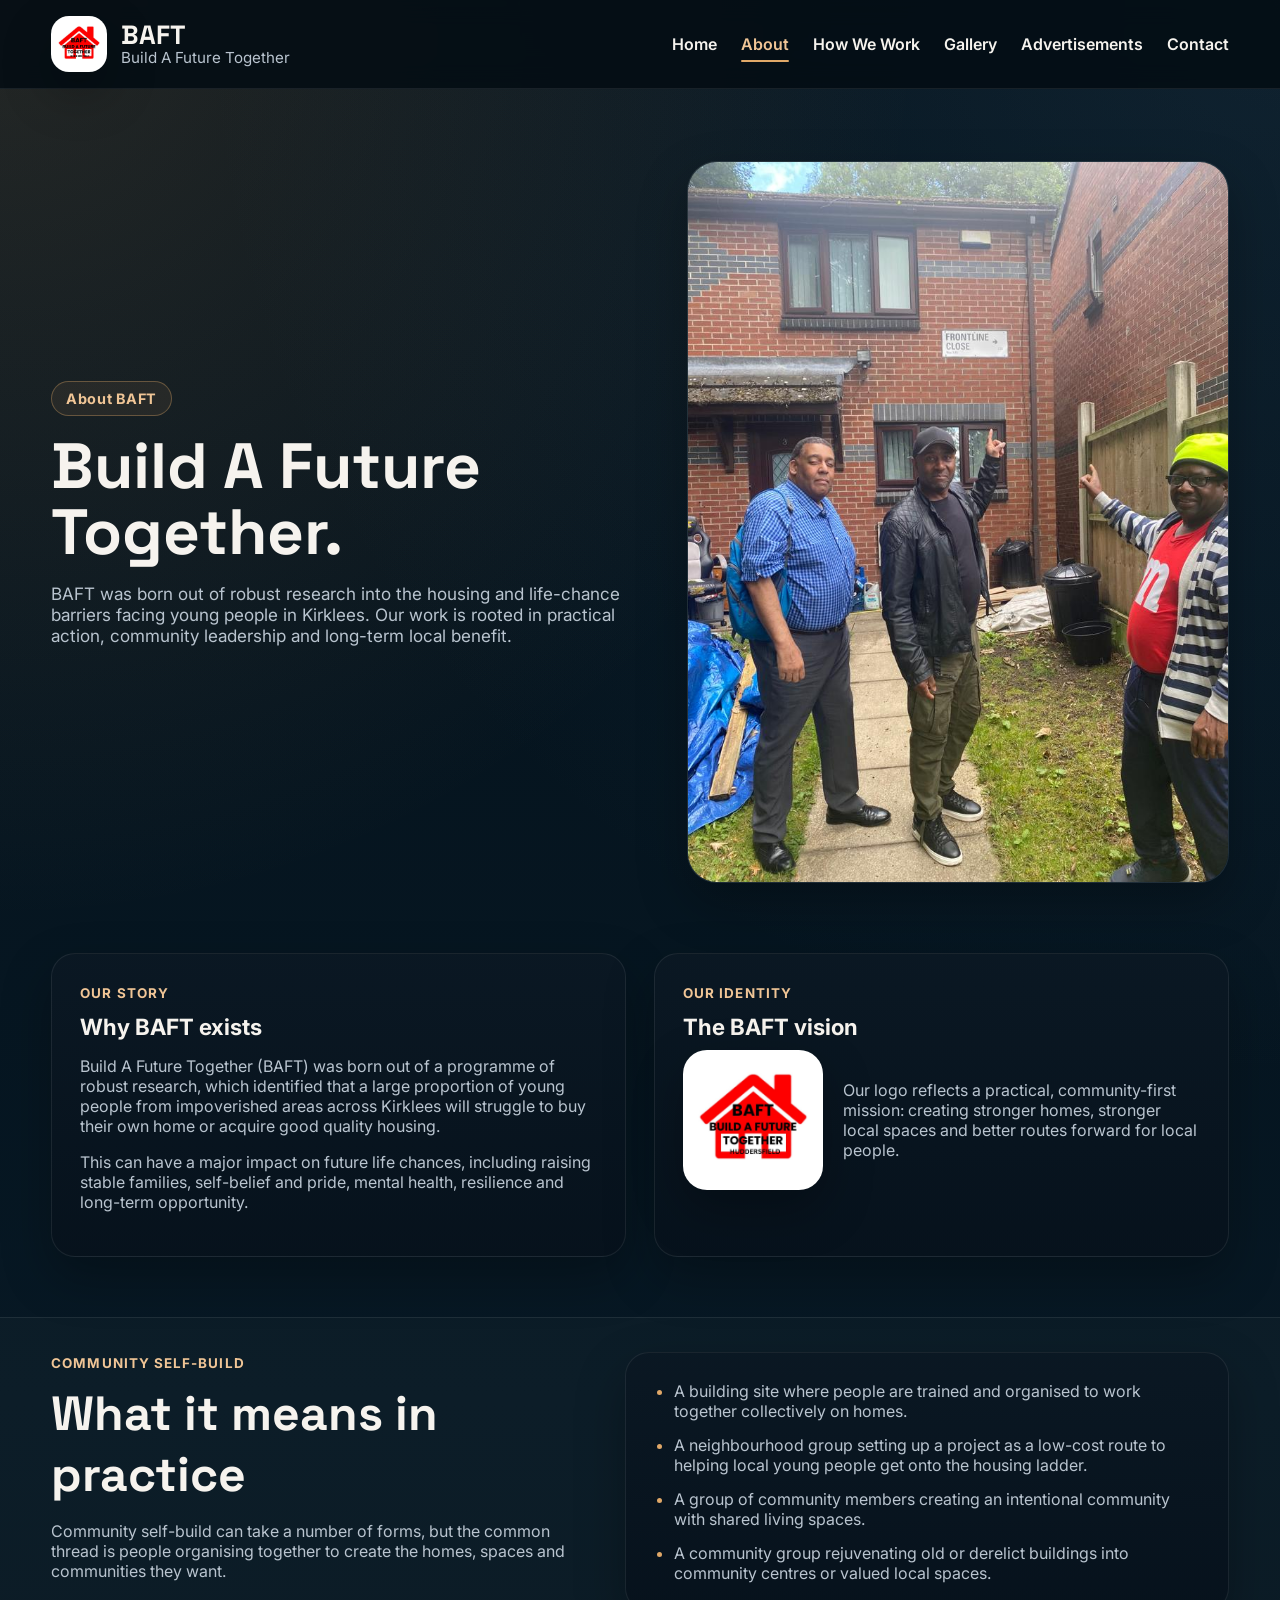
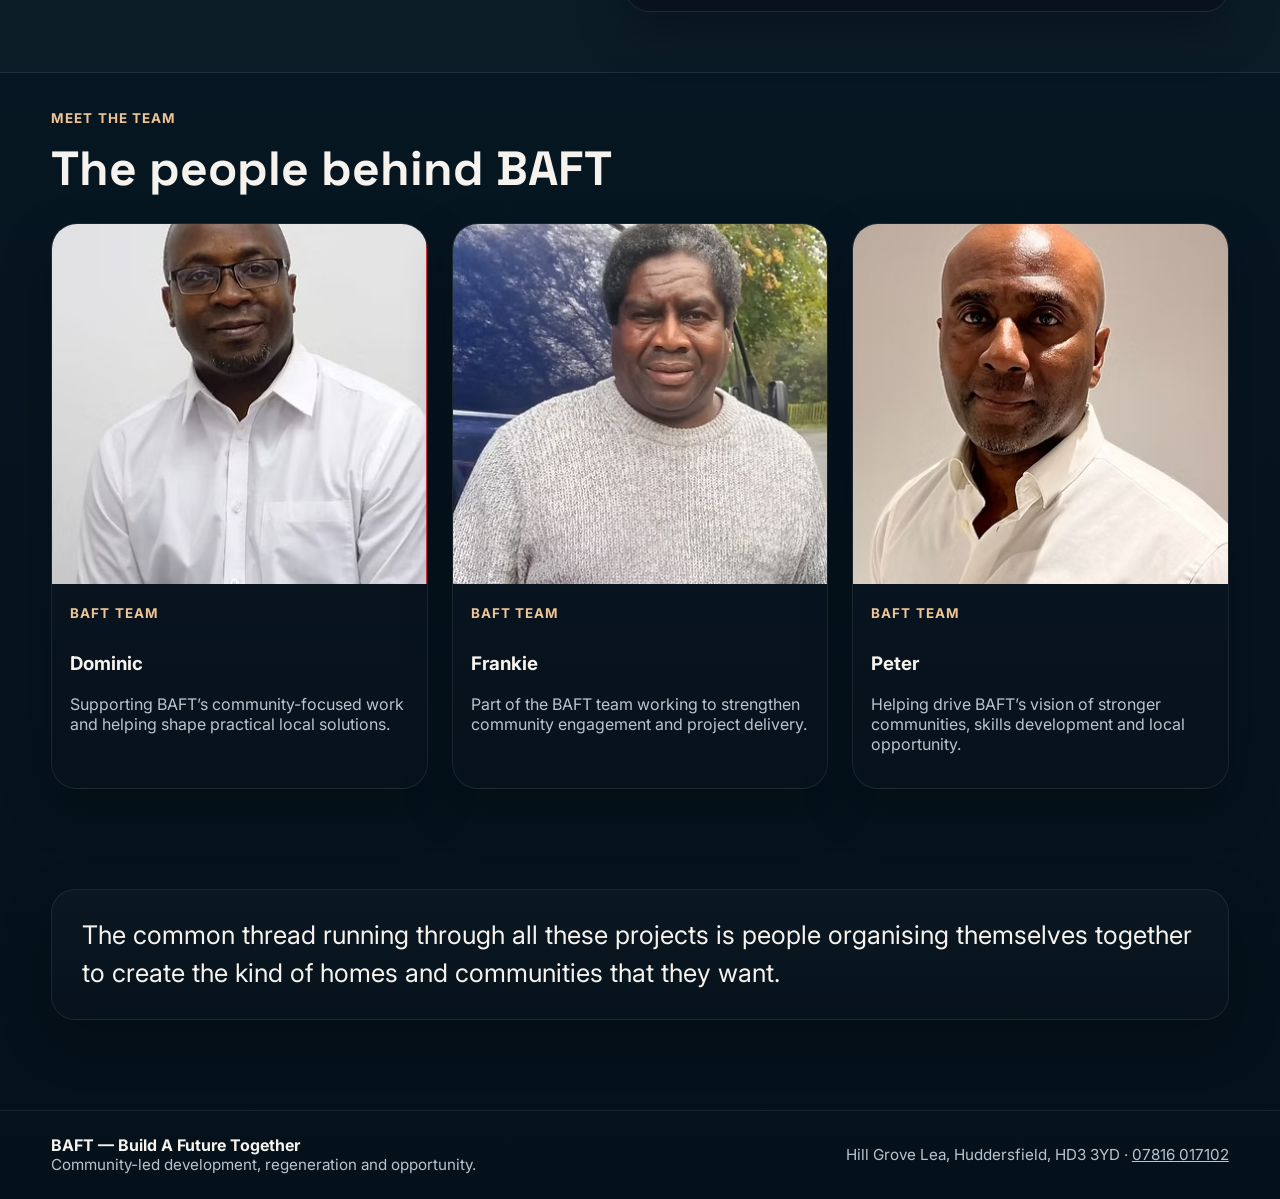
==== commit 48884d9b: "Add files via upload" ====
--- a/about.html
+++ b/about.html
@@ -8,7 +8,7 @@
   <link rel="preconnect" href="https://fonts.googleapis.com">
   <link rel="preconnect" href="https://fonts.gstatic.com" crossorigin>
   <link href="https://fonts.googleapis.com/css2?family=Inter:wght@400;500;600;700;800&family=Space+Grotesk:wght@500;700&display=swap" rel="stylesheet">
-  <link rel="stylesheet" href="assets/css/styles.css" />
+  <link rel="stylesheet" href="assets/css/styles.css">
 </head>
 <body>
 <header class="topbar">
--- a/assets/css/styles.css
+++ b/assets/css/styles.css
@@ -1,98 +1,7 @@
-.page-intro {
-  padding: 80px 0 30px;
-}
+ :root{--bg:#06141f;--bg-2:#0b1d2a;--panel:#0d2231;--line:rgba(255,255,255,.08);--text:#f6f3ee;--muted:#b9c4cf;--accent:#e0a868;--accent-2:#f0c596;--shadow:0 20px 50px rgba(0,0,0,.28);--radius:24px;--radius-sm:16px;--max:1180px}*{box-sizing:border-box}html{scroll-behavior:smooth}body{margin:0;font-family:Inter,system-ui,sans-serif;color:var(--text);background:radial-gradient(circle at top left, rgba(224,168,104,.15), transparent 30%),radial-gradient(circle at top right, rgba(67,111,145,.18), transparent 35%),linear-gradient(180deg, #04111a 0%, #071824 50%, #05111a 100%)}img{display:block;max-width:100%}a{color:inherit}button{font:inherit}.container{width:min(var(--max),92%);margin:0 auto}.topbar{position:sticky;top:0;z-index:100;backdrop-filter:blur(12px);background:rgba(4,13,20,.88);border-bottom:1px solid var(--line)}.nav{display:flex;align-items:center;justify-content:space-between;gap:24px;min-height:88px}.brand{display:flex;align-items:center;gap:14px;text-decoration:none}.brand img{width:56px;height:56px;object-fit:contain;border-radius:18px}.brand-text{display:flex;flex-direction:column;line-height:1.1}.brand-text span:first-child{font-family:"Space Grotesk",Inter,sans-serif;font-weight:700;font-size:1.65rem}.brand-text span:last-child{font-size:.95rem;color:var(--muted)}.menu-btn{display:none;border:0;background:transparent;color:var(--text);font-size:1.9rem;cursor:pointer}.nav-links{display:flex;align-items:center;gap:24px}.nav-links a{text-decoration:none;font-weight:600;position:relative;padding:10px 0}.nav-links a:hover,.nav-links a.active{color:var(--accent-2)}.nav-links a.active::after,.nav-links a:hover::after{content:"";position:absolute;left:0;right:0;bottom:2px;height:2px;border-radius:99px;background:var(--accent)}.page-hero{padding:72px 0 36px}.home-hero{padding-top:88px}.page-hero-grid{display:grid;grid-template-columns:1.05fr .95fr;gap:36px;align-items:center}.page-hero h1{margin:0 0 18px;font-family:"Space Grotesk",Inter,sans-serif;font-size:clamp(2.5rem,5vw,4.6rem);line-height:1.02;max-width:11ch}.page-hero .lead{font-size:1.07rem;color:var(--muted);max-width:62ch}.banner{border-radius:30px;overflow:hidden;box-shadow:var(--shadow);border:1px solid var(--line);background:rgba(255,255,255,.02)}.banner img{width:100%;min-height:460px;object-fit:cover}.eyebrow{display:inline-flex;align-items:center;padding:8px 14px;border-radius:999px;border:1px solid rgba(224,168,104,.35);background:rgba(224,168,104,.08);color:var(--accent-2);font-size:.9rem;font-weight:700;letter-spacing:.04em;margin-bottom:18px}.quote{margin-top:22px;padding:20px 22px;border-left:4px solid var(--accent);background:rgba(255,255,255,.03);border-radius:0 var(--radius-sm) var(--radius-sm) 0;color:var(--text)}.hero-actions{display:flex;gap:12px;margin-top:24px;flex-wrap:wrap}.section{padding:34px 0 60px}.section-head{display:flex;align-items:end;justify-content:space-between;margin-bottom:24px}.section h2{margin:0;font-size:clamp(2rem,4vw,3rem);font-family:"Space Grotesk",Inter,sans-serif}.grid-2{display:grid;grid-template-columns:repeat(2,1fr);gap:28px}.grid-3{display:grid;grid-template-columns:repeat(3,1fr);gap:22px}.card,.mini-card,.contact-card{background:linear-gradient(180deg, rgba(11,24,35,.94), rgba(7,18,28,.94));border:1px solid var(--line);border-radius:var(--radius);padding:28px;box-shadow:var(--shadow)}.card h3,.mini-card h3,.contact-card h3{margin:0 0 10px;font-size:1.4rem}.kicker,.panel-label{display:inline-block;margin-bottom:12px;color:var(--accent-2);font-size:.84rem;font-weight:700;text-transform:uppercase;letter-spacing:.08em}.muted,.small{color:var(--muted)}.small{font-size:.95rem}.team-grid{display:grid;grid-template-columns:repeat(3,1fr);gap:24px}.team-card{background:linear-gradient(180deg, rgba(11,24,35,.97), rgba(7,18,28,.97));border:1px solid var(--line);border-radius:26px;overflow:hidden;box-shadow:var(--shadow)}.team-card img{width:100%;height:360px;object-fit:cover}.team-card .body{padding:18px}.timeline{display:grid;gap:22px}.timeline-item{display:grid;grid-template-columns:84px 1fr;gap:20px;align-items:start;padding:26px;background:linear-gradient(180deg, rgba(11,24,35,.94), rgba(7,18,28,.94));border:1px solid var(--line);border-radius:var(--radius);box-shadow:var(--shadow)}.timeline-step{width:58px;height:58px;display:grid;place-items:center;border-radius:18px;background:rgba(224,168,104,.12);border:1px solid rgba(224,168,104,.35);color:var(--accent-2);font-weight:800;font-size:1.1rem}.timeline h3{margin:4px 0 8px}.contact-grid{display:grid;grid-template-columns:1fr 1.1fr;gap:28px}.contact-form{display:grid;gap:14px}.contact-form input,.contact-form textarea{width:100%;border:1px solid var(--line);background:rgba(255,255,255,.04);color:var(--text);border-radius:16px;padding:14px 16px;outline:none}.contact-form textarea{min-height:150px;resize:vertical}.btn{display:inline-flex;align-items:center;justify-content:center;padding:12px 18px;border-radius:16px;text-decoration:none;font-weight:700;border:1px solid transparent;transition:.2s ease}.btn.primary{background:var(--accent);color:#111}.btn.primary:hover{filter:brightness(1.05)}.btn.secondary{background:transparent;border-color:var(--line);color:var(--text)}.page-intro{padding:18px 0 6px}.page-intro h1{margin:0 0 10px;font-family:"Space Grotesk",Inter,sans-serif;font-size:clamp(2.2rem,4vw,3.2rem)}.gallery-section{padding-top:18px}.gallery-filter-bar{display:flex;flex-wrap:wrap;gap:12px;margin-bottom:28px}.filter-btn{border:1px solid var(--line);background:rgba(255,255,255,.04);color:var(--text);padding:10px 18px;border-radius:999px;cursor:pointer;transition:.25s ease;font-weight:600}.filter-btn:hover,.filter-btn.active{background:var(--accent);color:#0c1620;border-color:var(--accent)}.gallery-grid-clean{display:grid;grid-template-columns:repeat(2,minmax(0,1fr));gap:24px}.gallery-card{appearance:none;border:1px solid var(--line);background:linear-gradient(180deg, rgba(11,24,35,.96), rgba(7,18,28,.96));border-radius:24px;overflow:hidden;box-shadow:var(--shadow);padding:0;cursor:pointer}.gallery-card img{width:100%;height:320px;object-fit:cover;display:block;transition:transform .35s ease}.gallery-card:hover img{transform:scale(1.03)}.gallery-card.hidden{display:none}.lightbox{position:fixed;inset:0;background:rgba(3,10,16,.92);display:none;align-items:center;justify-content:center;padding:24px;z-index:9999}.lightbox.open{display:flex}.lightbox-image{max-width:min(1000px,92vw);max-height:82vh;border-radius:18px;box-shadow:0 20px 60px rgba(0,0,0,.45)}.lightbox-close{position:absolute;top:18px;right:24px;border:0;background:transparent;color:#fff;font-size:2.5rem;cursor:pointer;line-height:1}.footer{border-top:1px solid var(--line);margin-top:24px}.footer-grid{min-height:88px;display:flex;align-items:center;justify-content:space-between;gap:20px;padding:18px 0}@media (max-width:980px){.page-hero-grid,.grid-2,.grid-3,.team-grid,.contact-grid{grid-template-columns:1fr}.timeline-item{grid-template-columns:64px 1fr}.banner img{min-height:320px}.team-card img{height:320px}}@media (max-width:768px){.menu-btn{display:block}.nav{flex-wrap:wrap}.nav-links{display:none;width:100%;flex-direction:column;align-items:flex-start;gap:8px;padding-bottom:14px}.nav-links.open{display:flex}.gallery-grid-clean{grid-template-columns:1fr}.gallery-card img{height:240px}.footer-grid{flex-direction:column;align-items:flex-start}}
+.page-hero h1,.thankyou-card h1{max-width:14ch}.section-soft{background:rgba(255,255,255,.02);border-top:1px solid var(--line);border-bottom:1px solid var(--line)}.split-panel{display:grid;grid-template-columns:.95fr 1.05fr;gap:28px;align-items:start}.bullet-panel{background:linear-gradient(180deg, rgba(11,24,35,.94), rgba(7,18,28,.94));border:1px solid var(--line);border-radius:var(--radius);padding:28px;box-shadow:var(--shadow)}.feature-list{margin:0;padding-left:20px;display:grid;gap:14px;color:var(--muted)}.feature-list li::marker{color:var(--accent)}.quote-panel{padding:6px 0}.quote-large{margin:0;padding:26px 30px;border-radius:24px;background:linear-gradient(180deg, rgba(11,24,35,.94), rgba(7,18,28,.94));border:1px solid var(--line);box-shadow:var(--shadow);font-size:clamp(1.25rem,2vw,1.7rem);line-height:1.5;color:var(--text)}.partner-showcase{align-items:stretch}.partner-card,.advert-card{display:grid;grid-template-columns:220px 1fr;gap:20px;align-items:center;background:linear-gradient(180deg, rgba(11,24,35,.94), rgba(7,18,28,.94));border:1px solid var(--line);border-radius:var(--radius);padding:24px;box-shadow:var(--shadow)}.partner-logo,.advert-visual{width:100%;border-radius:20px;border:1px solid var(--line);background:#fff;object-fit:contain}.adverts-grid{display:grid;gap:28px}.advert-body h3,.partner-card h3{margin:0 0 10px}.hidden-field{position:absolute !important;left:-9999px !important}.thankyou-wrap{min-height:68vh;display:grid;place-items:center}.thankyou-card{max-width:760px;margin:0 auto;text-align:center;background:linear-gradient(180deg, rgba(11,24,35,.96), rgba(7,18,28,.96));border:1px solid var(--line);border-radius:30px;padding:40px;box-shadow:var(--shadow)}@media (max-width:980px){.split-panel,.partner-card,.advert-card{grid-template-columns:1fr}}
+.logo-card .logo-panel{display:grid;grid-template-columns:140px 1fr;gap:20px;align-items:center}.about-logo{width:140px;height:140px;object-fit:contain;background:#fff;border:1px solid var(--line);border-radius:24px;padding:14px;box-shadow:var(--shadow)}.gallery-highlight{margin-bottom:24px}.gallery-highlight-grid{display:grid;grid-template-columns:1.15fr .85fr;gap:24px;align-items:center}.gallery-logo{max-width:260px;width:100%;justify-self:center;background:#fff;border-radius:26px;padding:18px;border:1px solid var(--line);box-shadow:var(--shadow)}@media (max-width:980px){.logo-card .logo-panel,.gallery-highlight-grid{grid-template-columns:1fr}}
 
-.section-title {
-  font-size: 2.5rem;
-  margin-bottom: 10px;
-  color: #fff;
-}
-
-.section-lead {
-  color: #aaa;
-}
-
-.eyebrow {
-  background: rgba(217,165,106,0.1);
-  border: 1px solid #d9a56a;
-  padding: 6px 14px;
-  border-radius: 20px;
-  color: #f0c596;
-  display: inline-block;
-  margin-bottom: 10px;
-}
-
-/* FILTERS */
-.gallery-filters {
-  display: flex;
-  gap: 10px;
-  margin-bottom: 30px;
-}
-
-.filter-btn {
-  padding: 10px 18px;
-  border-radius: 20px;
-  border: 1px solid #333;
-  background: transparent;
-  color: white;
-  cursor: pointer;
-}
-
-.filter-btn.active,
-.filter-btn:hover {
-  background: #d9a56a;
-  color: black;
-}
-
-/* GRID */
-.gallery-grid {
-  display: grid;
-  grid-template-columns: repeat(2, 1fr);
-  gap: 24px;
-}
-
-.gallery-card {
-  border-radius: 20px;
-  overflow: hidden;
-}
-
-.gallery-card img {
-  width: 100%;
-  height: 320px;
-  object-fit: cover;
-  transition: 0.3s;
-}
-
-.gallery-card:hover img {
-  transform: scale(1.05);
-}
-
-/* LIGHTBOX */
-.lightbox {
-  display: none;
-  position: fixed;
-  inset: 0;
-  background: rgba(0,0,0,0.9);
-  justify-content: center;
-  align-items: center;
-}
-
-.lightbox img {
-  max-width: 90%;
-  max-height: 80%;
-}
-
-.lightbox .close {
-  position: absolute;
-  top: 20px;
-  right: 30px;
-  font-size: 40px;
-  color: white;
-  cursor: pointer;
-}
-
-@media (max-width: 768px) {
-  .gallery-grid {
-    grid-template-columns: 1fr;
-  }
-}+.brand img{background:#fff;padding:6px;border:1px solid var(--line);box-shadow:var(--shadow)}
+.gallery-card{position:relative}
+.gallery-card::after{content:"";position:absolute;inset:0;border:1px solid rgba(255,255,255,.04);border-radius:24px;pointer-events:none}
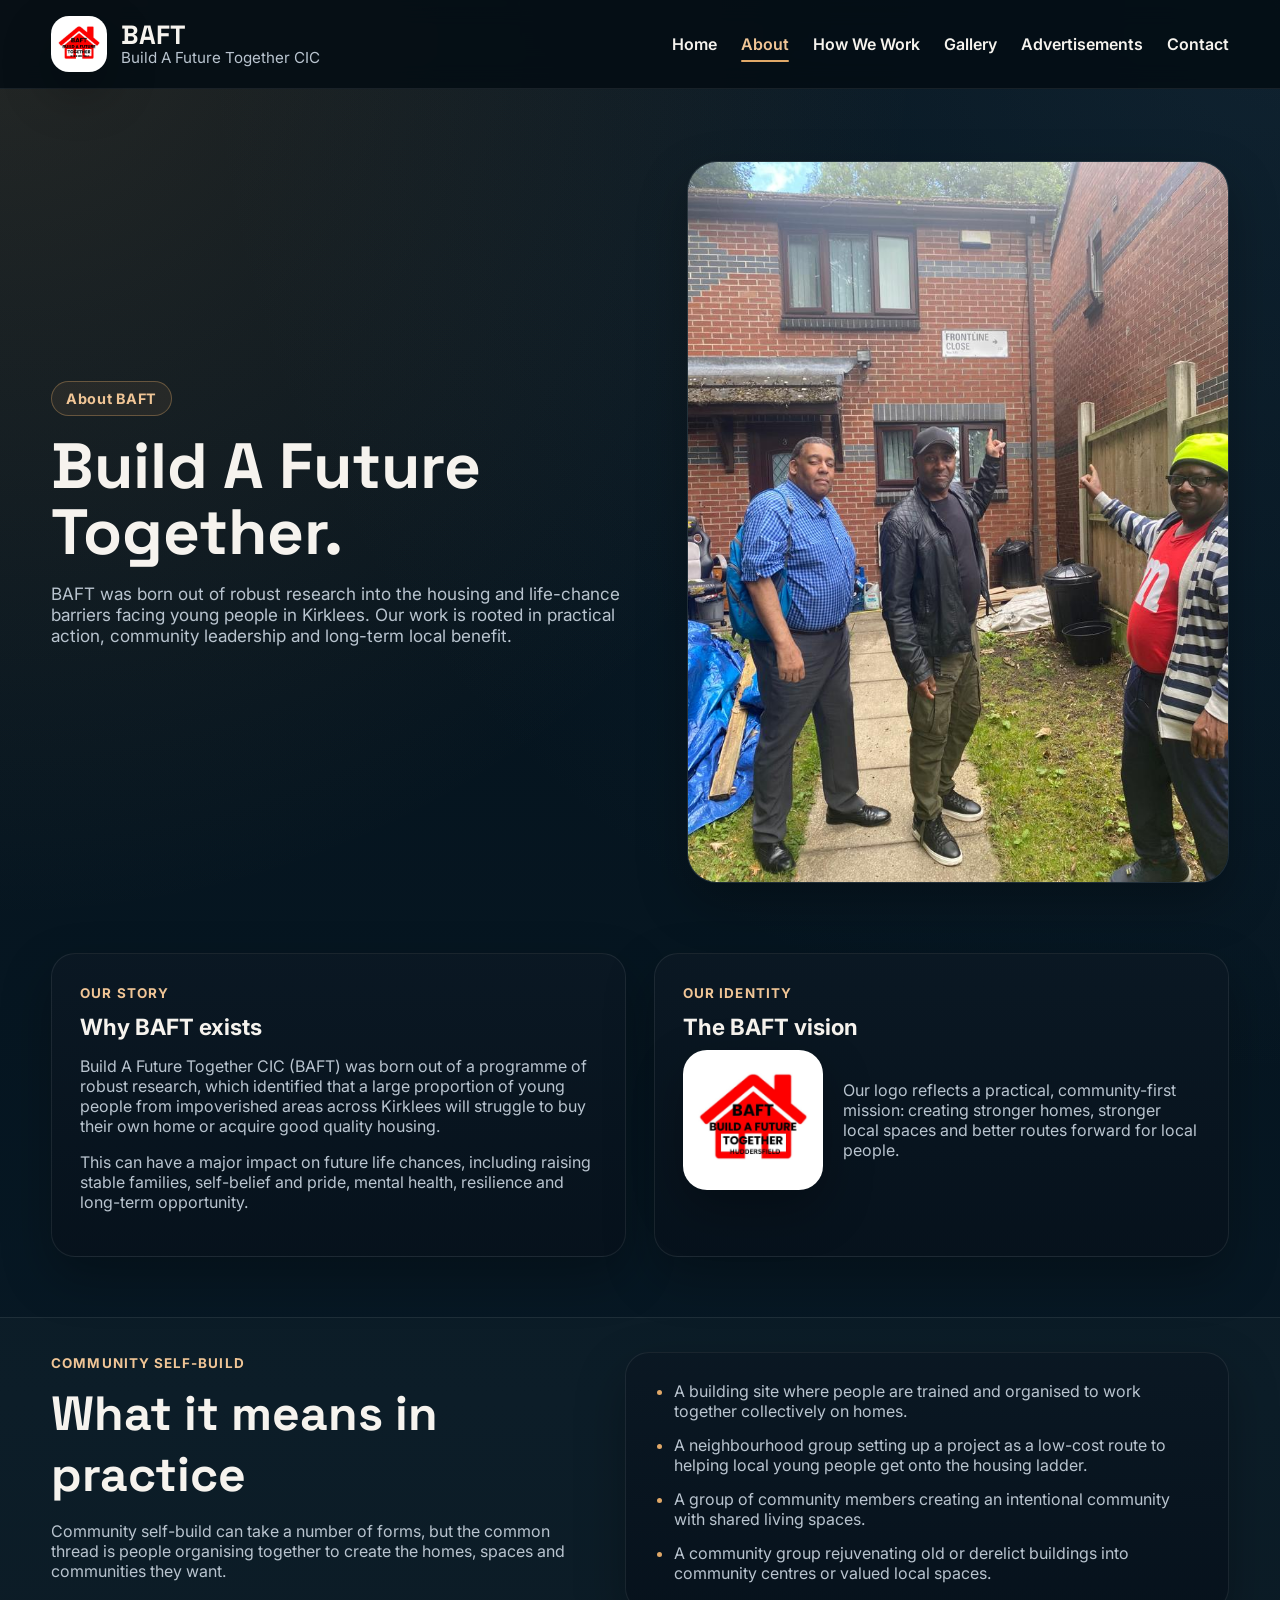
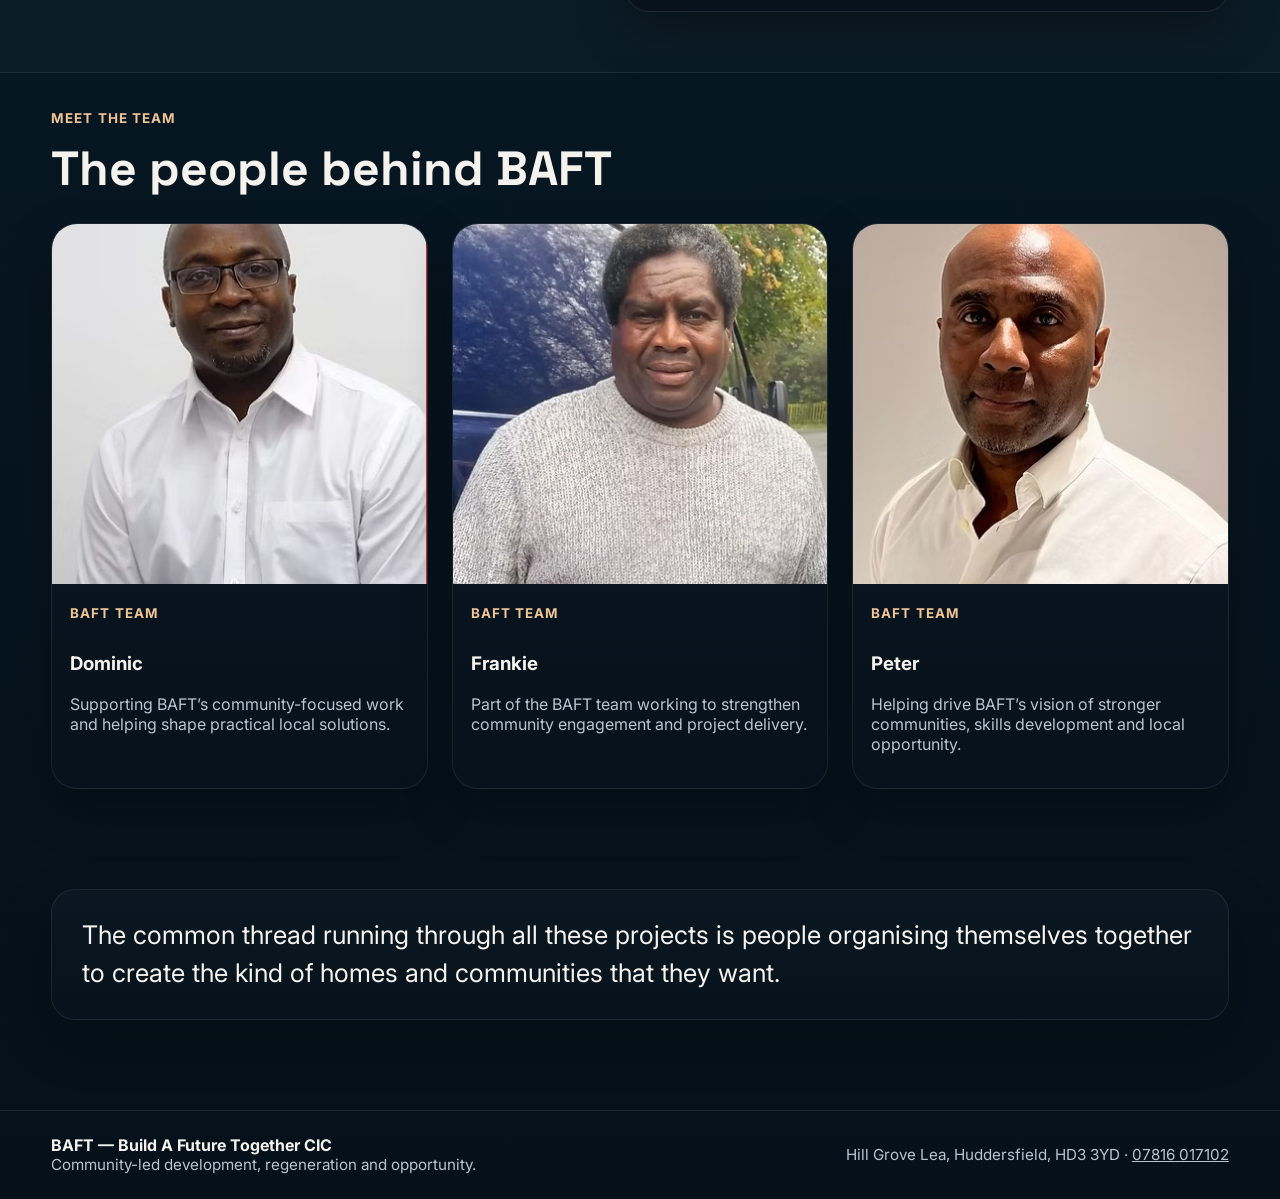
==== commit e9e08f76: "Add files via upload" ====
--- a/about.html
+++ b/about.html
@@ -3,7 +3,7 @@
 <head>
   <meta charset="utf-8" />
   <meta name="viewport" content="width=device-width, initial-scale=1" />
-  <title>BAFT | About</title>
+  <title>BAFT CIC | About</title>
   <meta name="description" content="Learn about BAFT — Build A Future Together — and the community self-build approach supporting stronger homes, skills and opportunities across Kirklees." />
   <link rel="preconnect" href="https://fonts.googleapis.com">
   <link rel="preconnect" href="https://fonts.gstatic.com" crossorigin>
@@ -15,7 +15,7 @@
   <div class="container nav">
     <a href="index.html" class="brand" aria-label="BAFT Home">
       <img src="assets/img/baft-logo.jpg" alt="BAFT logo" />
-      <div class="brand-text"><span>BAFT</span><span>Build A Future Together</span></div>
+      <div class="brand-text"><span>BAFT</span><span>Build A Future Together CIC</span></div>
     </a>
     <button class="menu-btn" aria-label="Open menu" aria-expanded="false">☰</button>
     <nav class="nav-links">
@@ -46,7 +46,7 @@
       <article class="card">
         <div class="kicker">Our story</div>
         <h3>Why BAFT exists</h3>
-        <p class="muted">Build A Future Together (BAFT) was born out of a programme of robust research, which identified that a large proportion of young people from impoverished areas across Kirklees will struggle to buy their own home or acquire good quality housing.</p>
+        <p class="muted">Build A Future Together CIC (BAFT) was born out of a programme of robust research, which identified that a large proportion of young people from impoverished areas across Kirklees will struggle to buy their own home or acquire good quality housing.</p>
         <p class="muted">This can have a major impact on future life chances, including raising stable families, self-belief and pride, mental health, resilience and long-term opportunity.</p>
       </article>
       <article class="card logo-card">
@@ -123,7 +123,7 @@
 <footer class="footer">
   <div class="container footer-grid">
     <div>
-      <strong>BAFT — Build A Future Together</strong>
+      <strong>BAFT — Build A Future Together CIC</strong>
       <div class="small">Community-led development, regeneration and opportunity.</div>
     </div>
     <div class="small">Hill Grove Lea, Huddersfield, HD3 3YD · <a href="tel:07816017102">07816 017102</a></div>
--- a/assets/css/styles.css
+++ b/assets/css/styles.css
@@ -5,3 +5,11 @@
 .brand img{background:#fff;padding:6px;border:1px solid var(--line);box-shadow:var(--shadow)}
 .gallery-card{position:relative}
 .gallery-card::after{content:"";position:absolute;inset:0;border:1px solid rgba(255,255,255,.04);border-radius:24px;pointer-events:none}
+.banner img {
+  width: 100%;
+  height: 100%;
+  object-fit: cover;
+  border-radius: 20px;
+}
+
+.resource-grid{display:grid;gap:28px}.resource-card{background:linear-gradient(180deg, rgba(11,24,35,.96), rgba(7,18,28,.96));border:1px solid var(--line);border-radius:var(--radius);padding:28px;box-shadow:var(--shadow);display:grid;gap:22px}.media-card{grid-template-columns:minmax(0,.9fr) minmax(320px,1.1fr);align-items:center}.resource-image{width:100%;border-radius:24px;border:1px solid var(--line);box-shadow:var(--shadow);object-fit:cover;max-height:480px}.resource-actions{display:flex;gap:12px;flex-wrap:wrap;margin-top:18px}.embed-frame-wrap{width:100%;border-radius:24px;overflow:hidden;border:1px solid var(--line);background:rgba(255,255,255,.03);box-shadow:var(--shadow)}.embed-frame-wrap iframe{display:block;width:100%;border:0}.pdf-embed iframe{min-height:680px}.video-embed iframe{aspect-ratio:16/9;min-height:340px}.gallery-masonry{columns:3 280px;column-gap:24px}.gallery-masonry .gallery-card{display:block;width:100%;margin:0 0 24px;break-inside:avoid;page-break-inside:avoid}.gallery-masonry .gallery-card img{height:auto;max-height:none}.gallery-filter-bar{position:sticky;top:96px;z-index:20;padding:12px 0 16px;background:linear-gradient(180deg, rgba(5,17,26,.96), rgba(5,17,26,.76), rgba(5,17,26,0))}@media (max-width:980px){.media-card{grid-template-columns:1fr}.pdf-embed iframe{min-height:520px}.gallery-masonry{columns:2 220px}}@media (max-width:768px){.gallery-filter-bar{top:130px}.gallery-masonry{columns:1}.video-embed iframe{min-height:240px}}
